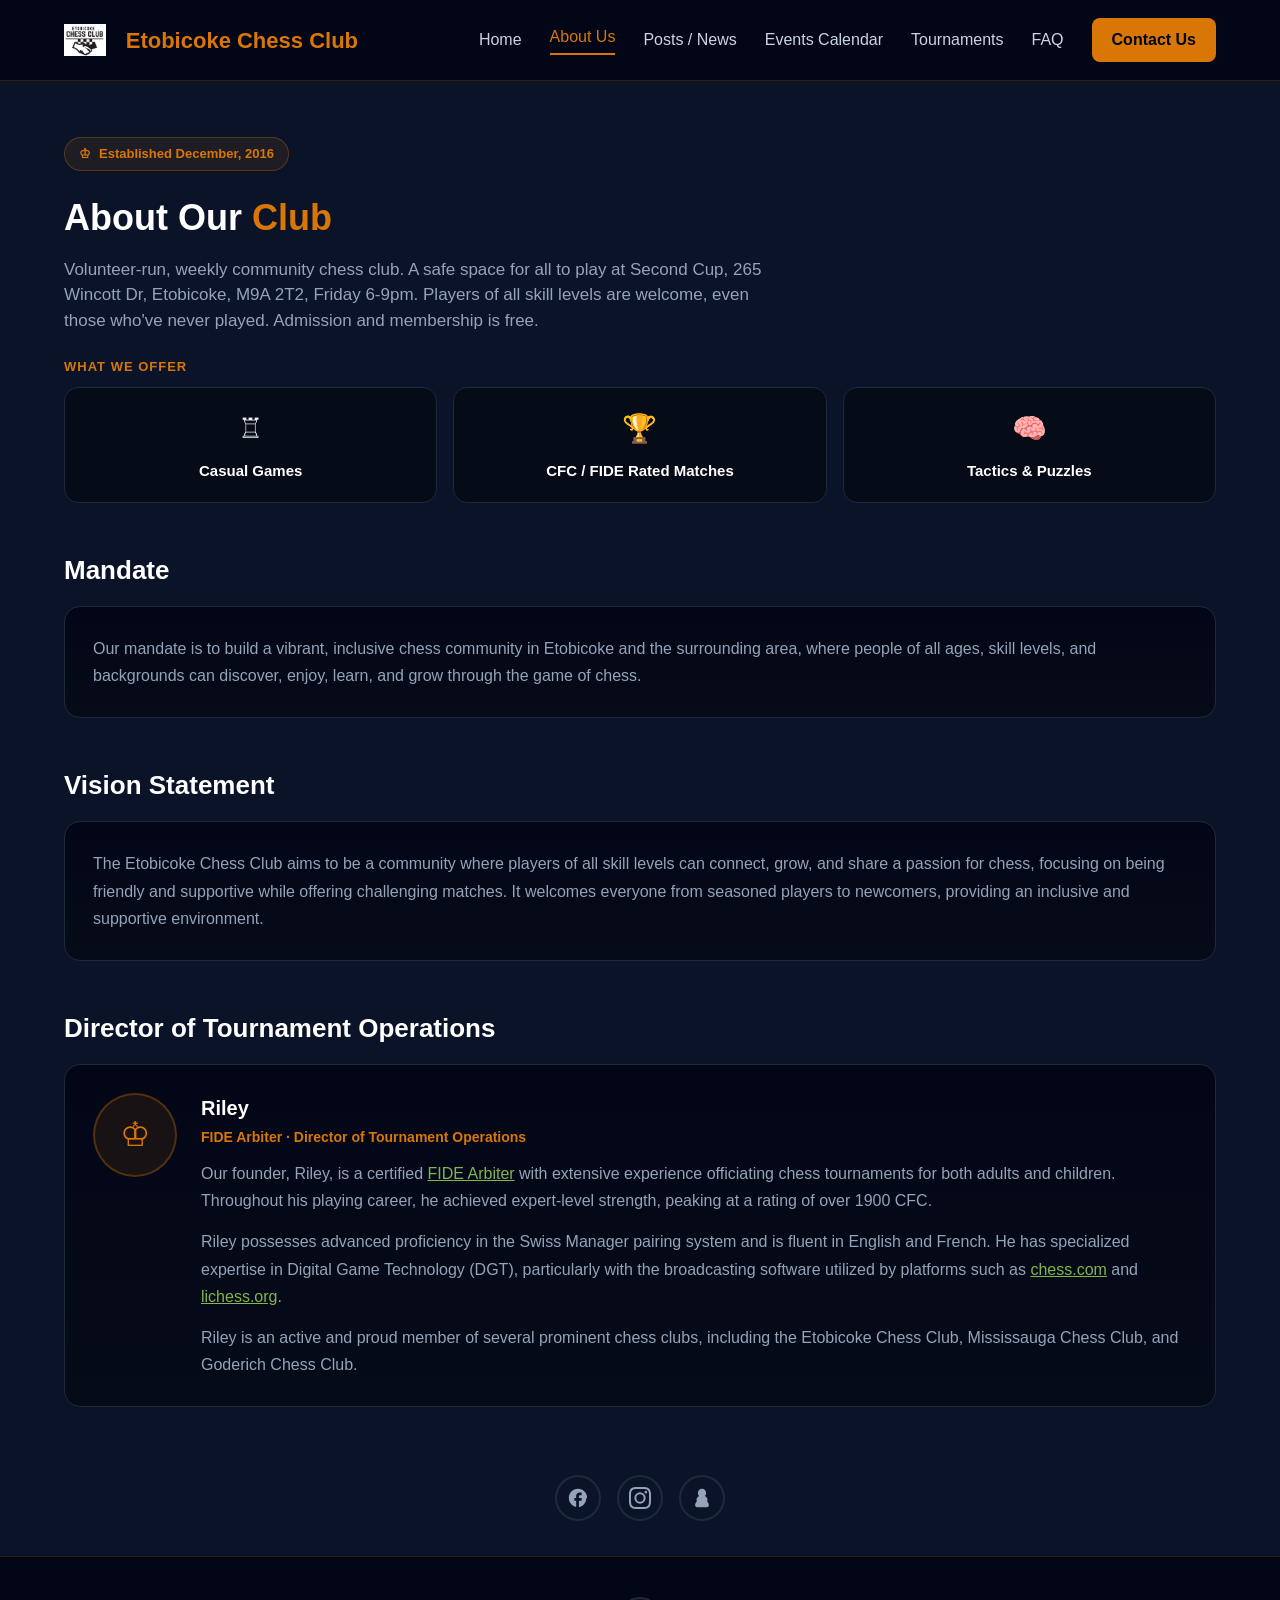
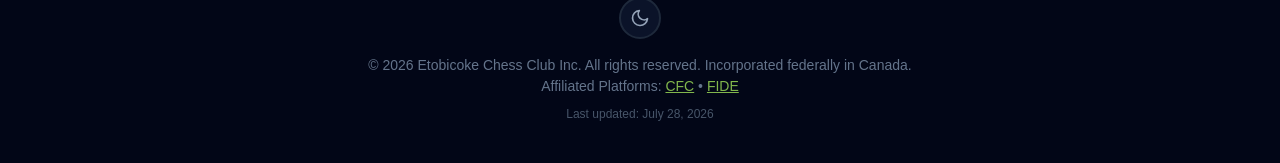
==== about.html @ d3b4d430 "Update about.html" ====
<!DOCTYPE html>
<html lang="en">
<head>
<script>
  (function () {
    try {
      if (localStorage.getItem("gcc-theme") === "light") {
        document.documentElement.setAttribute("data-theme", "light");
      }
    } catch (e) {}
  })();
</script>
<meta charset="UTF-8">
<meta name="viewport" content="width=device-width, initial-scale=1.0">
<title>About Us - Etobicoke Chess Club</title>
<meta name="description" content="Learn about Etobicoke Chess Club's mandate, vision, and founder - a free, volunteer-run weekly chess club at Second Cup.">
<link rel="canonical" href="https://ricool8888.github.io/etobicokechessclub/about.html">
<link rel="stylesheet" href="assets/style.css">
</head>
<body>
<a href="#main-content" class="sr-only">Skip to main content</a>

<header class="site-header">
  <div class="container">
    <div class="navbar-flex">
      <a href="index.html" class="brand-logo">
        <img src="assets/ECC_logo.jpg" alt="" aria-hidden="true" width="32" height="32" style="height:32px;width:auto;display:inline-block;vertical-align:middle;margin-right:8px;">
        <span class="gold-text">Etobicoke Chess Club</span>
      </a>
      <button class="nav-toggle" id="navToggle" aria-expanded="false" aria-controls="primaryNav" aria-label="Toggle menu">&#9776;</button>
      <nav class="nav-links" id="primaryNav" aria-label="Main Navigation">
        <a href="index.html" class="nav-item">Home</a>
        <a href="about.html" class="nav-item active" aria-current="page">About Us</a>
        <a href="posts and news.html" class="nav-item">Posts / News</a>
        <a href="events calendar.html" class="nav-item">Events Calendar</a>
        <a href="tournaments.html" class="nav-item">Tournaments</a>
        <a href="faq.html" class="nav-item">FAQ</a>
        <a href="mailto:etobicokechessclub@gmail.com" class="btn-join">Contact Us</a>
      </nav>
    </div>
  </div>
</header>

<main id="main-content">
  <div class="container">
    <div class="page-header">
      <div class="established-badge"><span aria-hidden="true">&#9812;</span> Established December, 2016</div>
      <h1 class="page-title">About Our <span class="gold-text">Club</span></h1>
      <p class="page-desc">Volunteer-run, weekly community chess club. A safe space for all to play at Second Cup, 265 Wincott Dr, Etobicoke, M9A 2T2, Friday 6-9pm. Players of all skill levels are welcome, even those who've never played. Admission and membership is free.</p>
    </div>

    <section class="content-section" aria-labelledby="offer-heading">
      <div class="section-eyebrow">What We Offer</div>
      <div class="offer-grid" id="offer-heading">
        <div class="offer-item">
          <div class="offer-icon" aria-hidden="true">&#9814;</div>
          <div class="offer-label">Casual Games</div>
        </div>
        <div class="offer-item">
          <div class="offer-icon" aria-hidden="true">&#127942;</div>
          <div class="offer-label">CFC / FIDE Rated Matches</div>
        </div>
        <div class="offer-item">
          <div class="offer-icon" aria-hidden="true">&#129504;</div>
          <div class="offer-label">Tactics &amp; Puzzles</div>
        </div>
      </div>
    </section>

    <section class="content-section" aria-labelledby="mandate-heading">
      <h2 class="section-heading" id="mandate-heading">Mandate</h2>
      <div class="content-card">
        <p>Our mandate is to build a vibrant, inclusive chess community in Etobicoke and the surrounding area, where people of all ages, skill levels, and backgrounds can discover, enjoy, learn, and grow through the game of chess.</p>
      </div>
    </section>

    <section class="content-section" aria-labelledby="vision-heading">
      <h2 class="section-heading" id="vision-heading">Vision Statement</h2>
      <div class="content-card">
        <p>The Etobicoke Chess Club aims to be a community where players of all skill levels can connect, grow, and share a passion for chess, focusing on being friendly and supportive while offering challenging matches. It welcomes everyone from seasoned players to newcomers, providing an inclusive and supportive environment.</p>
      </div>
    </section>

    <section class="content-section" aria-labelledby="president-heading">
      <h2 class="section-heading" id="president-heading">Director of Tournament Operations</h2>
      <div class="content-card founder-card">
        <div class="founder-avatar" aria-hidden="true">&#9812;</div>
        <div>
          <div class="founder-name">Riley</div>
          <div class="founder-title">FIDE Arbiter &middot; Director of Tournament Operations</div>
          <p>Our founder, Riley, is a certified <a href="https://ratings.fide.com/profile/2637570" target="_blank" rel="noopener noreferrer">FIDE Arbiter</a> with extensive experience officiating chess tournaments for both adults and children. Throughout his playing career, he achieved expert-level strength, peaking at a rating of over 1900 CFC.</p>
          <p>Riley possesses advanced proficiency in the Swiss Manager pairing system and is fluent in English and French. He has specialized expertise in Digital Game Technology (DGT), particularly with the broadcasting software utilized by platforms such as <a href="https://www.chess.com/" target="_blank" rel="noopener noreferrer">chess.com</a> and <a href="https://lichess.org/" target="_blank" rel="noopener noreferrer">lichess.org</a>.</p>
          <p>Riley is an active and proud member of several prominent chess clubs, including the Etobicoke Chess Club, Mississauga Chess Club, and Goderich Chess Club.</p>
        </div>
      </div>
    </section>

<!--    <section class="content-section" aria-labelledby="vp-heading">
      <h2 class="section-heading" id="vp-heading">Vice-President</h2>
      <div class="content-card founder-card">
        <div class="founder-avatar" aria-hidden="true">&#9812;</div>
        <div>
          <div class="founder-name">Jamison</div>
          <div class="founder-title">Vice-President</div>
          <p>Our Vice-President, Jamison, is an ambitious intermediate player with a peak rating over 1000.</p>
          <p>He is working towards becoming a National Arbiter and enjoys teaching others how to play. He started volunteering and decided he wanted to take on a larger role in growing the club. When he's not playing, he's studying openings.</p>
        </div>
      </div>
    </section>

    <section class="content-section" aria-labelledby="treasurer-heading">
      <h2 class="section-heading" id="treasurer-heading">Treasurer</h2>
      <div class="content-card founder-card">
        <div class="founder-avatar" aria-hidden="true">&#9812;</div>
        <div>
          <div class="founder-name">Michael</div>
          <div class="founder-title">Treasurer</div>
          <p>Our Treasurer, Michael, graduated from Sheridan with a Business Administration Diploma. He has recently moved up to Goderich and enjoys the game of chess.</p>
          <p>He started volunteering with the club and decided to become more involved and take on the role of Treasurer. Outside of chess, Michael enjoys studying nutrition.</p>
        </div>
      </div>
    </section>
-->
    
    <div class="social-container">
      <a href="https://www.facebook.com/EtobicokeChessClub/" target="_blank" rel="noopener noreferrer" class="social-btn facebook" aria-label="Visit Facebook">
        <svg viewBox="0 0 24 24" aria-hidden="true"><path d="M22 12c0-5.52-4.48-10-10-10S2 6.48 2 12c0 4.84 3.44 8.87 8 9.8V15H8v-3h2V9.5C10 7.57 11.57 6 13.5 6H16v3h-2c-.55 0-1 .45-1 1v2h3v3h-3v6.95c4.56-.93 8-4.96 8-9.8z"/></svg>
      </a>
      <a href="https://www.instagram.com/etobicokechessclub/" target="_blank" rel="noopener noreferrer" class="social-btn instagram" aria-label="Visit Instagram">
        <svg viewBox="0 0 24 24" aria-hidden="true"><path d="M12 2.163c3.204 0 3.584.012 4.85.07 3.252.148 4.771 1.691 4.919 4.919.058 1.265.069 1.645.069 4.849 0 3.205-.012 3.584-.069 4.849-.149 3.225-1.664 4.771-4.919 4.919-1.266.058-1.644.07-4.85.07-3.204 0-3.584-.012-4.849-.07-3.26-.149-4.771-1.699-4.919-4.92-.058-1.265-.07-1.644-.07-4.849 0-3.204.013-3.583.07-4.849.149-3.227 1.664-4.771 4.919-4.919 1.266-.057 1.645-.069 4.849-.069zM12 0C8.741 0 8.333.014 7.053.072 2.695.272.273 2.69.073 7.051.014 8.333 0 8.741 0 12c0 3.259.014 3.668.072 4.948.2 4.358 2.618 6.78 6.98 6.98 1.281.058 1.689.072 4.948.072 3.259 0 3.668-.014 4.948-.072 4.354-.2 6.782-2.618 6.979-6.98.059-1.28.073-1.689.073-4.948 0-3.259-.014-3.667-.072-4.947-.196-4.354-2.617-6.78-6.979-6.98C15.668.014 15.259 0 12 0zm0 5.838a6.162 6.162 0 100 12.324 6.162 6.162 0 000-12.324zM12 16a4 4 0 110-8 4 4 0 010 8zm6.406-11.845a1.44 1.44 0 100 2.881 1.44 1.44 0 000-2.881z"/></svg>
      </a>
      <a href="https://www.chess.com/club/etobicoke-chess-club" target="_blank" rel="noopener noreferrer" class="social-btn chess" aria-label="Visit Chess.com">
        <svg viewBox="0 0 24 24" aria-hidden="true"><path d="M12 2C9.5 2 7.5 4 7.5 6.5C7.5 7.8 8 9 9 9.8C7.5 10.5 6 12 6 14C6 14.5 6.2 15 6.5 15.5C5.5 16.5 4.5 18 4.5 20C4.5 21.1 5.4 22 6.5 22H17.5C18.6 22 19.5 21.1 19.5 20C19.5 18 18.5 16.5 17.5 15.5C17.8 15 18 14.5 18 14C18 12 16.5 10.5 15 9.8C16 9 16.5 7.8 16.5 6.5C16.5 4 14.5 2 12 2Z"/></svg>
      </a>
    </div>
  </div>
</main>

<footer class="site-footer">
  <div class="container">
    <button type="button" id="themeToggle" class="theme-toggle" aria-label="Toggle light and dark mode" aria-pressed="false">
      <svg class="icon-sun" viewBox="0 0 24 24" aria-hidden="true"><circle cx="12" cy="12" r="4"/><path d="M12 2v2M12 20v2M4.93 4.93l1.41 1.41M17.66 17.66l1.41 1.41M2 12h2M20 12h2M6.34 17.66l-1.41 1.41M19.07 4.93l-1.41 1.41"/></svg>
      <svg class="icon-moon" viewBox="0 0 24 24" aria-hidden="true"><path d="M21 12.79A9 9 0 1 1 11.21 3 7 7 0 0 0 21 12.79z"/></svg>
    </button>
    <p>&copy; 2026 Etobicoke Chess Club Inc. All rights reserved.  Incorporated federally in Canada.<br>
    Affiliated Platforms: <a href="https://www.chess.ca/en/">CFC</a> &bull; <a href="https://www.fide.com/">FIDE</a></p>
    <p class="last-updated">Last updated: <span id="lastUpdatedText">July 28, 2026</span></p>
  </div>
</footer>

<script src="assets/theme.js"></script>
<script src="assets/last-updated.js"></script>
<script>
  var navToggle = document.getElementById('navToggle');
  var primaryNav = document.getElementById('primaryNav');
  navToggle.addEventListener('click', function () {
    var isOpen = primaryNav.classList.toggle('open');
    navToggle.setAttribute('aria-expanded', isOpen);
  });
</script>
</body>
</html>
---- assets/style.css ----
/* =========================================================
   Goderich Chess Club — shared stylesheet
   Extracted once from index.html so every page (home, events
   calendar, posts & news) loads the same CSS from cache
   instead of re-downloading a copy inline on every page.
   Design tokens are unchanged from the original site.
   ========================================================= */

:root {
  --navy-950: #020617;
  --navy-900: #0B1329;
  --navy-800: #060B18;
  --slate-800: #1E293B;
  --slate-600: #334155;
  --slate-500: #475569;
  --slate-400: #64748B;
  --slate-300: #94A3B8;
  --slate-200: #CBD5E1;
  --slate-100: #E2E8F0;
  --white: #FFFFFF;
  --gold: #D97706;
  --gold-light: #F59E0B;
  --gold-10: rgba(217, 119, 6, 0.1);
  --gold-15: rgba(217, 119, 6, 0.15);
  --gold-20: rgba(217, 119, 6, 0.2);
  --gold-30: rgba(217, 119, 6, 0.3);
  --gold-60: rgba(217, 119, 6, 0.6);
  --chess-green: #81B64C;
  --friday-accent: #38BDF8;
  --body-text: #F1F5F9;
}

/* Reset & Base */
* {
  box-sizing: border-box;
  margin: 0;
  padding: 0;
  font-family: -apple-system, BlinkMacSystemFont, "Segoe UI", Roboto, Arial, sans-serif;
  transition: background-color 0.35s ease, color 0.35s ease, border-color 0.35s ease, fill 0.35s ease, stroke 0.35s ease, box-shadow 0.35s ease;
}

*:focus-visible {
  outline: 3px solid var(--gold) !important;
  outline-offset: 2px;
}

html {
  scroll-behavior: smooth;
}

@media (prefers-reduced-motion: reduce) {
  html { scroll-behavior: auto; }
  * { animation-duration: 0.01ms !important; transition-duration: 0.01ms !important; }
}

body {
  background-color: var(--navy-900);
  color: var(--body-text);
  line-height: 1.5;
  -webkit-font-smoothing: antialiased;
  overflow-y: auto;
  min-height: 100vh;
}

/* =========================================================
   LIGHT THEME
   Toggled via data-theme="light" on <html>. Re-themed to the
   Town of Goderich's official colours (red, white, and blue)
   rather than just inverting the dark navy/gold palette.
   Dark mode (no attribute / data-theme="dark") is the default.
   ========================================================= */
html[data-theme="light"] {
  /* Backgrounds: white / very light blue-white surfaces */
  --navy-950: #FFFFFF;
  --navy-900: #F7F9FC;
  --navy-800: #EEF3FA;
  --slate-800: #D7E3F0;
  --slate-600: #AFC4DD;
  --slate-500: #6B7C93;
  --slate-400: #5B6B80;
  --slate-300: #33475A;
  --slate-200: #1F2A37;
  --slate-100: #101823;

  /* High-contrast text (headings etc.) */
  --white: #0B1F3A;
  --body-text: #1F2937;

  /* Primary accent -> Goderich red (was gold) */
  --gold: #C8102E;
  --gold-light: #E23349;
  --gold-10: rgba(200, 16, 46, 0.08);
  --gold-15: rgba(200, 16, 46, 0.12);
  --gold-20: rgba(200, 16, 46, 0.18);
  --gold-30: rgba(200, 16, 46, 0.28);
  --gold-60: rgba(200, 16, 46, 0.55);

  /* Secondary accent (links, "read more", chess.com hover) -> blue */
  --chess-green: #1D4ED8;

  /* Friday/Legion meetings get their own deep navy so they stay visually
     distinct from the Tuesday/Library blue and the red special-event
     markers, while still sitting firmly in the red/white/blue family. */
  --friday-accent: #1E3A8A;
}

html[data-theme="light"] body {
  background-color: var(--navy-900);
}

html[data-theme="light"] .btn-secondary:hover {
  background-color: var(--slate-800);
}

html[data-theme="light"] .day-event-dot.recurring-alt {
  background: rgba(30, 58, 138, 0.08);
  border-color: rgba(30, 58, 138, 0.3);
}

/* A few components use a navy->darker-navy gradient for depth on
   dark backgrounds; in light mode that same gradient direction
   would look muddy, so flatten it to a plain, very light surface. */
html[data-theme="light"] .meeting-card,
html[data-theme="light"] .calendar-wrap,
html[data-theme="light"] .content-card,
html[data-theme="light"] .founder-card,
html[data-theme="light"] .faq-item,
html[data-theme="light"] .table-wrap,
html[data-theme="light"] .tournament-card,
html[data-theme="light"] .sponsor-card,
html[data-theme="light"] .sponsor-cta,
html[data-theme="light"] .post-card {
  background: var(--navy-950);
}

.container {
  width: 100%;
  max-width: 1200px;
  margin: 0 auto;
  padding: 0 24px;
}

.sr-only {
  position: absolute;
  width: 1px;
  height: 1px;
  padding: 0;
  margin: -1px;
  overflow: hidden;
  clip: rect(0, 0, 0, 0);
  border: 0;
}

a { color: var(--chess-green); }

/* HEADER & Navigation */
.site-header {
  background-color: var(--navy-950);
  border-bottom: 1px solid var(--gold-20);
  position: sticky;
  top: 0;
  z-index: 50;
}

.navbar-flex {
  display: flex;
  align-items: center;
  justify-content: space-between;
  height: 80px;
  flex-wrap: wrap;
}

.brand-logo {
  display: flex;
  align-items: center;
  gap: 12px;
  font-size: 22px;
  font-weight: 700;
  color: var(--white);
  text-decoration: none;
}

.gold-text { color: var(--gold); }

.nav-links {
  display: flex;
  align-items: center;
  gap: 28px;
}

.nav-item {
  color: var(--slate-200);
  text-decoration: none;
  font-weight: 500;
  font-size: 16px;
  transition: color 0.2s ease;
}

.nav-item:hover, .nav-item.active { color: var(--gold); }

.nav-item.active {
  border-bottom: 2px solid var(--gold);
  padding-bottom: 4px;
}

.btn-join {
  background-color: var(--gold);
  color: var(--navy-950);
  font-weight: 700;
  padding: 10px 20px;
  border-radius: 8px;
  text-decoration: none;
  transition: background-color 0.2s ease;
}

.btn-join:hover { background-color: var(--gold-light); }

/* Mobile nav toggle */
.nav-toggle {
  display: none;
  background: none;
  border: 1px solid var(--slate-600);
  color: var(--white);
  border-radius: 8px;
  padding: 8px 12px;
  font-size: 20px;
  cursor: pointer;
  line-height: 1;
}

@media (max-width: 767px) {
  .nav-toggle { display: inline-flex; }
  .nav-links {
    display: none;
    position: absolute;
    top: 80px;
    left: 0;
    right: 0;
    background-color: var(--navy-950);
    border-bottom: 1px solid var(--gold-20);
    flex-direction: column;
    align-items: flex-start;
    gap: 0;
    padding: 8px 24px 20px;
  }
  .nav-links.open { display: flex; }
  .nav-links .nav-item { width: 100%; padding: 12px 0; border-bottom: 1px solid var(--slate-800); }
  .nav-links .nav-item.active { border-bottom: 1px solid var(--gold); }
  .nav-links .btn-join { margin-top: 12px; text-align: center; }
}

/* HERO / grid layout */
.hero-main { padding: 60px 0; }

.split-layout {
  display: grid;
  grid-template-columns: 1fr;
  gap: 48px;
}

@media (min-width: 992px) {
  .hero-main { padding: 80px 0; }
  .split-layout { grid-template-columns: 7fr 5fr; align-items: start; }
}

.badge {
  display: inline-flex;
  align-items: center;
  gap: 8px;
  background-color: var(--gold-10);
  border: 1px solid var(--gold-30);
  color: var(--gold);
  padding: 6px 14px;
  border-radius: 20px;
  font-size: 14px;
  font-weight: 600;
  text-transform: uppercase;
  letter-spacing: 0.5px;
  margin-bottom: 24px;
}

.hero-title {
  font-size: 40px;
  font-weight: 800;
  line-height: 1.15;
  color: var(--white);
  margin-bottom: 20px;
}

@media (min-width: 768px) {
  .hero-title { font-size: 54px; }
}

.hero-desc {
  font-size: 18px;
  color: var(--slate-300);
  margin-bottom: 36px;
  line-height: 1.6;
}

.btn-group {
  display: flex;
  flex-direction: column;
  gap: 16px;
}

@media (min-width: 480px) {
  .btn-group { flex-direction: row; }
}

.btn-primary {
  display: inline-block;
  background-color: var(--gold);
  color: var(--navy-950);
  font-weight: 700;
  font-size: 18px;
  padding: 14px 28px;
  border-radius: 12px;
  text-decoration: none;
  text-align: center;
  transition: background-color 0.2s ease;
  border: none;
  cursor: pointer;
  max-width: 100%;
  box-sizing: border-box;
}

.btn-primary:hover { background-color: var(--gold-light); }

.btn-secondary {
  display: inline-block;
  border: 2px solid var(--slate-600);
  color: var(--slate-100);
  font-weight: 600;
  font-size: 18px;
  padding: 12px 26px;
  border-radius: 12px;
  text-decoration: none;
  text-align: center;
  transition: all 0.2s ease;
  background: transparent;
  cursor: pointer;
  max-width: 100%;
  box-sizing: border-box;
}

.btn-secondary:hover {
  border-color: var(--gold-30);
  background-color: #1E293B;
}

/* CARD */
.meeting-card {
  background: linear-gradient(180deg, var(--navy-950) 0%, var(--navy-800) 100%);
  border: 2px solid var(--gold-60);
  border-radius: 20px;
  padding: 32px;
  box-shadow: 0 25px 50px -12px rgba(0, 0, 0, 0.5);
}

.card-header-flex {
  display: flex;
  align-items: center;
  gap: 12px;
  border-bottom: 1px solid var(--slate-800);
  padding-bottom: 16px;
  margin-bottom: 24px;
}

.card-title {
  font-size: 16px;
  font-weight: 700;
  text-transform: uppercase;
  letter-spacing: 1px;
  color: var(--gold);
}

.info-row {
  display: flex;
  align-items: flex-start;
  gap: 16px;
  margin-bottom: 24px;
}

.info-icon { font-size: 22px; line-height: 1; margin-top: 4px; }

.info-label {
  font-size: 12px;
  text-transform: uppercase;
  letter-spacing: 0.5px;
  color: var(--slate-400);
  font-weight: 600;
  margin-bottom: 2px;
}

.info-value { font-size: 16px; font-weight: 600; color: var(--white); }

.address-block { font-style: normal; font-size: 16px; font-weight: 600; color: var(--white); }

.address-sub {
  font-size: 14px;
  color: var(--slate-300);
  font-weight: 400;
  display: block;
  margin-top: 2px;
}

.card-footer {
  border-top: 1px solid var(--slate-800);
  padding-top: 24px;
  margin-top: 8px;
}

.meeting-map {
  width: 100%;
  height: 160px;
  border: 0;
  border-radius: 10px;
  margin-top: 12px;
  display: block;
}

.btn-rsvp {
  display: block;
  width: 100%;
  background: var(--gold);
  color: var(--navy-950);
  font-weight: 700;
  padding: 14px;
  border-radius: 12px;
  text-decoration: none;
  text-align: center;
  font-size: 16px;
  transition: background-color 0.2s ease;
}

.btn-rsvp:hover { background-color: var(--gold-light); }

.card-note { font-size: 12px; color: var(--slate-400); text-align: center; margin-top: 12px; }

/* Generic page header used on inner pages (calendar / blog) */
.page-header { padding: 56px 0 24px; }
.page-title { font-size: 36px; font-weight: 800; color: var(--white); margin-bottom: 12px; }
.page-desc { font-size: 17px; color: var(--slate-300); max-width: 720px; }

/* Social */
.social-container {
  display: flex;
  gap: 16px;
  align-items: center;
  justify-content: center;
  padding: 20px;
}

.social-btn {
  display: inline-flex;
  align-items: center;
  justify-content: center;
  width: 46px;
  height: 46px;
  border-radius: 50%;
  background-color: var(--navy-900);
  border: 2px solid var(--slate-800);
  color: var(--slate-300);
  text-decoration: none;
  transition: all 0.2s ease-in-out;
}

.social-btn svg { width: 22px; height: 22px; fill: currentColor; }

.social-btn:hover {
  color: var(--gold);
  border-color: var(--gold);
  transform: translateY(-3px);
  box-shadow: 0 4px 12px var(--gold-15);
}


/* Newsletter */
.newsletter-section {
  padding: 60px 0;
  background-color: var(--navy-950);
  border-top: 1px solid var(--gold-15);
  border-bottom: 1px solid var(--gold-15);
  width: 100%;
}

.newsletter-container {
  width: 100%;
  max-width: 1200px;
  margin: 0 auto;
  padding: 0 24px;
  display: flex;
  flex-direction: column;
  gap: 32px;
  align-items: center;
  text-align: center;
}

@media (min-width: 992px) {
  .newsletter-container { flex-direction: row; justify-content: space-between; text-align: left; align-items: center; }
  .newsletter-content { max-width: 50%; }
  .newsletter-form { width: 45%; max-width: 500px; }
}

.newsletter-badge {
  display: inline-flex;
  background-color: var(--gold-10);
  border: 1px solid var(--gold-30);
  color: var(--gold);
  padding: 6px 14px;
  border-radius: 20px;
  font-size: 13px;
  font-weight: 600;
  text-transform: uppercase;
  letter-spacing: 0.5px;
  margin-bottom: 16px;
}

.newsletter-title { font-size: 28px; font-weight: 800; color: var(--white); margin-bottom: 12px; }
.newsletter-desc { font-size: 16px; color: var(--slate-300); line-height: 1.5; }
.newsletter-form { width: 100%; }

.input-group { display: flex; flex-direction: column; gap: 12px; width: 100%; }

@media (min-width: 480px) {
  .input-group {
    flex-direction: row;
    gap: 0;
    border: 1px solid var(--slate-800);
    border-radius: 12px;
    padding: 4px;
    background-color: var(--navy-900);
  }
  .input-group:focus-within { border-color: var(--gold); box-shadow: 0 0 0 2px var(--gold-20); }
}

.newsletter-input {
  width: 100%;
  padding: 14px 16px;
  border-radius: 12px;
  border: 1px solid var(--slate-800);
  background-color: var(--navy-900);
  color: var(--white);
  font-size: 16px;
  outline: none;
}

@media (min-width: 480px) {
  .newsletter-input { border: none; background-color: transparent; border-radius: 0; }
}

.newsletter-input::placeholder { color: var(--slate-500); }

.newsletter-submit {
  background-color: var(--gold);
  color: var(--navy-950);
  font-weight: 700;
  font-size: 16px;
  padding: 14px 24px;
  border: none;
  border-radius: 12px;
  cursor: pointer;
  transition: background-color 0.2s ease;
  white-space: nowrap;
}

.newsletter-submit:hover { background-color: var(--gold-light); }
.newsletter-privacy { font-size: 12px; color: var(--slate-500); margin-top: 8px; text-align: center; }

@media (min-width: 480px) {
  .newsletter-privacy { text-align: left; padding-left: 8px; }
}

/* FOOTER */
.site-footer {
  background-color: var(--navy-950);
  border-top: 1px solid var(--gold-20);
  padding: 40px 0;
  margin-top: 15px;
  text-align: center;
  color: var(--slate-400);
  font-size: 14px;
}

.theme-toggle {
  display: inline-flex;
  align-items: center;
  justify-content: center;
  width: 42px;
  height: 42px;
  border-radius: 50%;
  background-color: var(--navy-900);
  border: 2px solid var(--slate-800);
  color: var(--slate-300);
  cursor: pointer;
  margin-bottom: 16px;
  transition: all 0.2s ease-in-out;
}

.theme-toggle:hover { border-color: var(--gold); color: var(--gold); }
.theme-toggle svg { width: 20px; height: 20px; fill: none; stroke: currentColor; stroke-width: 2; stroke-linecap: round; stroke-linejoin: round; }
.theme-toggle .icon-sun { display: none; }
.theme-toggle .icon-moon { display: block; }
html[data-theme="light"] .theme-toggle .icon-sun { display: block; }
html[data-theme="light"] .theme-toggle .icon-moon { display: none; }

.muted-note { color: var(--slate-400); font-size: 14px; }

.last-updated {
  font-size: 12px;
  color: var(--slate-500);
  margin-top: 10px;
}

.last-updated {
  font-size: 12px;
  color: var(--slate-500);
  margin-top: 8px;
}

/* =========================================================
   EVENTS CALENDAR
   ========================================================= */
.calendar-wrap {
  background: linear-gradient(180deg, var(--navy-950) 0%, var(--navy-800) 100%);
  border: 1px solid var(--slate-800);
  border-radius: 20px;
  padding: 24px;
  margin-bottom: 40px;
}

.calendar-toolbar {
  display: flex;
  align-items: center;
  justify-content: space-between;
  gap: 16px;
  margin-bottom: 20px;
  flex-wrap: wrap;
}

.calendar-month-label {
  font-size: 22px;
  font-weight: 700;
  color: var(--white);
  min-width: 220px;
  text-align: center;
}

.calendar-nav-btn {
  background: var(--navy-900);
  border: 1px solid var(--slate-800);
  color: var(--slate-100);
  width: 40px;
  height: 40px;
  border-radius: 10px;
  font-size: 18px;
  cursor: pointer;
  transition: all 0.2s ease;
}

.calendar-nav-btn:hover { border-color: var(--gold); color: var(--gold); }

.calendar-toolbar-actions { display: flex; gap: 10px; }

@media (max-width: 480px) {
  .calendar-toolbar {
    flex-wrap: nowrap;
    gap: 8px;
  }
  .calendar-month-label {
    min-width: 0;
    flex: 1 1 auto;
    font-size: 15px;
    white-space: nowrap;
    overflow: hidden;
    text-overflow: ellipsis;
  }
  .calendar-nav-btn {
    width: 34px;
    height: 34px;
    font-size: 15px;
    flex-shrink: 0;
  }
  .calendar-toolbar-actions {
    gap: 6px;
    flex-shrink: 0;
  }
  .calendar-toolbar-actions #todayBtn {
    padding: 7px 10px !important;
    font-size: 12px !important;
  }
}

.calendar-grid {
  display: grid;
  grid-template-columns: repeat(7, 1fr);
  gap: 6px;
}

.calendar-weekday {
  text-align: center;
  font-size: 12px;
  font-weight: 700;
  text-transform: uppercase;
  letter-spacing: 0.5px;
  color: var(--slate-400);
  padding-bottom: 8px;
}

.calendar-day {
  min-height: 84px;
  background: var(--navy-900);
  border: 1px solid var(--slate-800);
  border-radius: 10px;
  padding: 8px;
  text-align: left;
  cursor: pointer;
  color: var(--slate-200);
  transition: all 0.15s ease;
  display: flex;
  flex-direction: column;
  gap: 4px;
  position: relative;
}

.calendar-day:hover { border-color: var(--gold-30); background: #101a33; }
.calendar-day.empty { background: transparent; border: none; cursor: default; }
.calendar-day.today { border-color: var(--gold); box-shadow: 0 0 0 1px var(--gold) inset; }
.calendar-day .day-number { font-size: 14px; font-weight: 700; color: var(--white); }
.calendar-day.day-tuesday-meeting .day-number { color: var(--chess-green); }
.calendar-day.day-friday-meeting .day-number { color: var(--friday-accent); }
.calendar-day.day-special-event .day-number { color: var(--gold); }

.day-event-dot {
  font-size: 11px;
  background: var(--gold-10);
  border: 1px solid var(--gold-30);
  color: var(--gold);
  border-radius: 6px;
  padding: 1px 6px;
  overflow: hidden;
  text-overflow: ellipsis;
  white-space: nowrap;
}

.day-event-dot.recurring { background: rgba(129, 182, 76, 0.1); border-color: rgba(129, 182, 76, 0.35); color: var(--chess-green); }
.day-event-dot.recurring-alt { background: rgba(56, 189, 248, 0.1); border-color: rgba(56, 189, 248, 0.35); color: var(--friday-accent); }

@media (max-width: 640px) {
  .calendar-day { min-height: 56px; padding: 6px; }
  .calendar-weekday { font-size: 10px; }
  .day-event-dot { display: none; }
  .calendar-day.has-event::after {
    content: "";
    width: 6px; height: 6px; border-radius: 50%;
    background: var(--gold);
    position: absolute; bottom: 6px; right: 6px;
  }
  .calendar-day.day-tuesday-meeting::after { background: var(--chess-green); }
  .calendar-day.day-friday-meeting::after { background: var(--friday-accent); }
  .calendar-day.day-special-event::after { background: var(--gold); }
}

/* Modal (day detail / add event / add post) */
.modal-overlay {
  position: fixed;
  inset: 0;
  background: rgba(2, 6, 23, 0.75);
  display: none;
  align-items: center;
  justify-content: center;
  padding: 20px;
  z-index: 100;
}

.modal-overlay.open { display: flex; }

.modal-box {
  background: var(--navy-800);
  border: 1px solid var(--slate-800);
  border-radius: 16px;
  padding: 28px;
  max-width: 480px;
  width: 100%;
  max-height: 85vh;
  overflow-y: auto;
  box-shadow: 0 25px 50px -12px rgba(0,0,0,0.6);
}

.modal-header { display: flex; align-items: center; justify-content: space-between; margin-bottom: 16px; }
.modal-title { font-size: 18px; font-weight: 700; color: var(--white); }
.modal-close {
  background: none;
  border: none;
  color: var(--slate-400);
  font-size: 22px;
  cursor: pointer;
  line-height: 1;
}
.modal-close:hover { color: var(--gold); }

.form-field { margin-bottom: 16px; }
.form-label {
  display: block;
  font-size: 12px;
  font-weight: 600;
  text-transform: uppercase;
  letter-spacing: 0.5px;
  color: var(--slate-400);
  margin-bottom: 6px;
}

.form-input, .form-textarea, .form-select {
  width: 100%;
  padding: 10px 12px;
  border-radius: 8px;
  border: 1px solid var(--slate-800);
  background-color: var(--navy-900);
  color: var(--white);
  font-size: 15px;
  outline: none;
}

.form-input:focus, .form-textarea:focus, .form-select:focus { border-color: var(--gold); }
.form-textarea { min-height: 120px; resize: vertical; font-family: inherit; }

.existing-events-list { margin-bottom: 16px; display: flex; flex-direction: column; gap: 10px; }
.existing-event-item {
  background: var(--navy-900);
  border: 1px solid var(--slate-800);
  border-radius: 10px;
  padding: 10px 12px;
}
.existing-event-item .ev-time { color: var(--gold); font-size: 12px; font-weight: 700; text-transform: uppercase; }
.existing-event-item .ev-title { color: var(--white); font-weight: 600; margin: 2px 0; }
.existing-event-item .ev-desc { color: var(--slate-300); font-size: 14px; white-space: pre-line; line-height: 1.6; }

.publish-box {
  margin-top: 8px;
  background: var(--navy-900);
  border: 1px dashed var(--slate-600);
  border-radius: 10px;
  padding: 12px;
}
.publish-box p { font-size: 13px; color: var(--slate-300); margin-bottom: 8px; }
.publish-box textarea {
  width: 100%;
  min-height: 100px;
  background: var(--navy-950);
  color: var(--slate-200);
  border: 1px solid var(--slate-800);
  border-radius: 8px;
  padding: 10px;
  font-family: ui-monospace, SFMono-Regular, Menlo, monospace;
  font-size: 12px;
}

.legend { display: flex; gap: 20px; flex-wrap: wrap; margin-top: 16px; font-size: 13px; color: var(--slate-300); }
.legend-item { display: flex; align-items: center; gap: 8px; }
.legend-dot { width: 10px; height: 10px; border-radius: 50%; }
.legend-dot-tuesday { background: var(--chess-green); }
.legend-dot-friday { background: var(--friday-accent); }
.legend-dot-special { background: var(--gold); }

.add-to-calendar-row {
  display: flex;
  gap: 12px;
  flex-wrap: wrap;
  margin-top: 20px;
  margin-bottom: 24px;
}

.btn-calendar {
  display: inline-flex;
  align-items: center;
  gap: 8px;
  background: var(--navy-900);
  border: 1px solid var(--slate-800);
  color: var(--slate-100);
  font-weight: 600;
  font-size: 14px;
  padding: 10px 18px;
  border-radius: 10px;
  cursor: pointer;
  transition: all 0.2s ease;
}

.btn-calendar:hover { border-color: var(--gold); color: var(--gold); }
.btn-calendar svg { width: 16px; height: 16px; flex-shrink: 0; }

/* =========================================================
   BLOG / POSTS & NEWS
   ========================================================= */
.blog-layout {
  display: grid;
  grid-template-columns: 1fr;
  gap: 40px;
  padding-bottom: 60px;
}

@media (min-width: 992px) {
  .blog-layout { grid-template-columns: 8fr 4fr; align-items: start; }
}

.blog-list { display: flex; flex-direction: column; gap: 20px; }

.post-card {
  background: linear-gradient(180deg, var(--navy-950) 0%, var(--navy-800) 100%);
  border: 1px solid var(--slate-800);
  border-radius: 16px;
  padding: 24px;
  transition: border-color 0.2s ease;
}

.post-card:hover { border-color: var(--gold-30); }

.post-meta { display: flex; gap: 12px; align-items: center; margin-bottom: 10px; flex-wrap: wrap; }
.post-date { font-size: 13px; color: var(--slate-400); font-weight: 600; }
.post-category {
  font-size: 12px;
  font-weight: 700;
  text-transform: uppercase;
  letter-spacing: 0.5px;
  color: var(--gold);
  background: var(--gold-10);
  border: 1px solid var(--gold-30);
  padding: 3px 10px;
  border-radius: 20px;
}

.post-title { font-size: 22px; font-weight: 700; color: var(--white); margin-bottom: 8px; }
.post-title a { color: inherit; text-decoration: none; }
.post-title a:hover { color: var(--gold); }
.post-excerpt { color: var(--slate-300); font-size: 15px; margin-bottom: 12px; line-height: 1.6; }
.post-readmore { font-size: 14px; font-weight: 700; color: var(--chess-green); text-decoration: none; }
.post-readmore:hover { color: var(--gold); }

.post-full { display: none; margin-top: 14px; padding-top: 14px; border-top: 1px solid var(--slate-800); color: var(--slate-200); line-height: 1.7; white-space: pre-wrap; }
.post-card.expanded .post-full { display: block; }
.post-card.expanded .post-excerpt { display: none; }

.empty-state {
  text-align: center;
  padding: 40px 20px;
  color: var(--slate-400);
  border: 1px dashed var(--slate-600);
  border-radius: 16px;
}

/* Sidebar */
.blog-sidebar { display: flex; flex-direction: column; gap: 24px; position: sticky; top: 100px; }
.sidebar-box {
  background: var(--navy-800);
  border: 1px solid var(--slate-800);
  border-radius: 16px;
  padding: 20px;
}
.sidebar-title {
  font-size: 13px;
  font-weight: 700;
  text-transform: uppercase;
  letter-spacing: 1px;
  color: var(--gold);
  margin-bottom: 14px;
}

.search-box { display: flex; gap: 8px; }
.search-box input { flex: 1; }

.archive-year { margin-bottom: 12px; }
.archive-year-label { font-weight: 700; color: var(--white); font-size: 14px; margin-bottom: 6px; }
.archive-month-btn {
  display: flex;
  justify-content: space-between;
  width: 100%;
  background: none;
  border: none;
  color: var(--slate-300);
  font-size: 14px;
  padding: 6px 4px;
  cursor: pointer;
  border-radius: 6px;
  text-align: left;
}
.archive-month-btn:hover, .archive-month-btn.active { color: var(--gold); background: var(--gold-10); }
.archive-count { color: var(--slate-500); }
.archive-month-btn.active .archive-count { color: var(--gold); }

.category-pill-list { display: flex; flex-wrap: wrap; gap: 8px; }
.category-pill {
  font-size: 12px;
  font-weight: 600;
  color: var(--slate-300);
  background: var(--navy-900);
  border: 1px solid var(--slate-800);
  padding: 5px 12px;
  border-radius: 20px;
  cursor: pointer;
}
.category-pill:hover, .category-pill.active { color: var(--gold); border-color: var(--gold-30); background: var(--gold-10); }

.reset-filters { font-size: 13px; color: var(--slate-400); background: none; border: none; cursor: pointer; text-decoration: underline; padding: 0; margin-top: 4px; }
.reset-filters:hover { color: var(--gold); }

.section-toolbar { display: flex; justify-content: space-between; align-items: center; margin-bottom: 20px; flex-wrap: wrap; gap: 12px; }

.storage-note {
  font-size: 13px;
  color: var(--slate-400);
  background: var(--navy-800);
  border: 1px solid var(--slate-800);
  border-radius: 12px;
  padding: 12px 16px;
  margin-bottom: 24px;
}
.storage-note strong { color: var(--slate-200); }

/* =========================================================
   ABOUT / FAQ / BOOKS FOR SALE - shared content components
   ========================================================= */
.content-section { padding: 0 0 48px; }
.content-section:first-of-type { padding-top: 0; }

.section-eyebrow {
  font-size: 13px;
  font-weight: 700;
  text-transform: uppercase;
  letter-spacing: 1px;
  color: var(--gold);
  margin-bottom: 10px;
}

.section-heading { font-size: 26px; font-weight: 800; color: var(--white); margin-bottom: 16px; }

.content-card {
  background: linear-gradient(180deg, var(--navy-950) 0%, var(--navy-800) 100%);
  border: 1px solid var(--slate-800);
  border-radius: 16px;
  padding: 28px;
}

.content-card p { color: var(--slate-300); font-size: 16px; line-height: 1.7; margin-bottom: 14px; }
.content-card p:last-child { margin-bottom: 0; }

.rules-list {
  list-style: none;
  display: flex;
  flex-direction: column;
  gap: 14px;
}

.rules-list li {
  display: flex;
  align-items: flex-start;
  gap: 12px;
  color: var(--slate-300);
  font-size: 16px;
  line-height: 1.6;
}

.rules-list .rule-number {
  flex-shrink: 0;
  width: 26px;
  height: 26px;
  border-radius: 50%;
  background: var(--gold-10);
  border: 1px solid var(--gold-30);
  color: var(--gold);
  font-size: 13px;
  font-weight: 700;
  display: flex;
  align-items: center;
  justify-content: center;
  margin-top: 2px;
}

/* =========================================================
   404 PAGE
   ========================================================= */
.error-page {
  min-height: 60vh;
  display: flex;
  align-items: center;
  justify-content: center;
  text-align: center;
  padding: 80px 24px;
}

.error-code {
  font-size: 96px;
  font-weight: 800;
  color: var(--gold);
  line-height: 1;
  margin-bottom: 8px;
}

.error-piece { font-size: 48px; margin-bottom: 16px; }

.error-title { font-size: 28px; font-weight: 800; color: var(--white); margin-bottom: 12px; }
.error-desc { font-size: 16px; color: var(--slate-300); max-width: 480px; margin: 0 auto 32px; line-height: 1.6; }

.error-links {
  display: flex;
  flex-wrap: wrap;
  gap: 12px;
  justify-content: center;
  margin-top: 8px;
}

/* =========================================================
   SITE BANNER
   ========================================================= */
.site-banner-bar {
  display: flex;
  align-items: center;
  justify-content: center;
  gap: 16px;
  flex-wrap: wrap;
  padding: 12px 24px;
  text-align: center;
  font-size: 14px;
  border-bottom: 1px solid var(--gold-30);
}

.site-banner-info {
  background: var(--gold-10);
  color: var(--slate-100);
}

.site-banner-urgent {
  background: rgba(220, 38, 38, 0.12);
  border-bottom-color: rgba(220, 38, 38, 0.4);
  color: var(--slate-100);
}

.site-banner-text { font-weight: 600; }

.site-banner-countdown {
  font-weight: 800;
  font-variant-numeric: tabular-nums;
  color: var(--gold);
  background: rgba(0, 0, 0, 0.15);
  padding: 3px 10px;
  border-radius: 6px;
  white-space: nowrap;
}

.site-banner-link {
  color: var(--gold);
  font-weight: 700;
  text-decoration: none;
  white-space: nowrap;
}
.site-banner-link:hover { text-decoration: underline; }

.site-banner-close {
  background: none;
  border: none;
  color: var(--slate-400);
  font-size: 20px;
  line-height: 1;
  cursor: pointer;
  padding: 0 4px;
  margin-left: 4px;
}
.site-banner-close:hover { color: var(--gold); }

.offer-grid {
  display: grid;
  grid-template-columns: 1fr;
  gap: 16px;
}

@media (min-width: 640px) {
  .offer-grid { grid-template-columns: repeat(3, 1fr); }
}

.offer-item {
  background: var(--navy-800);
  border: 1px solid var(--slate-800);
  border-radius: 14px;
  padding: 20px;
  text-align: center;
}

.offer-icon { font-size: 28px; margin-bottom: 10px; }
.offer-label { color: var(--white); font-weight: 700; font-size: 15px; }

.founder-card {
  display: grid;
  grid-template-columns: 1fr;
  gap: 24px;
  align-items: start;
}

@media (min-width: 768px) {
  .founder-card { grid-template-columns: auto 1fr; }
}

.founder-avatar {
  width: 84px;
  height: 84px;
  border-radius: 50%;
  background: var(--gold-10);
  border: 2px solid var(--gold-30);
  display: flex;
  align-items: center;
  justify-content: center;
  font-size: 34px;
  color: var(--gold);
  flex-shrink: 0;
}

.founder-name { font-size: 20px; font-weight: 700; color: var(--white); margin-bottom: 4px; }
.founder-title { font-size: 14px; color: var(--gold); font-weight: 600; margin-bottom: 12px; }

.established-badge {
  display: inline-flex;
  align-items: center;
  gap: 8px;
  background-color: var(--gold-10);
  border: 1px solid var(--gold-30);
  color: var(--gold);
  padding: 6px 14px;
  border-radius: 20px;
  font-size: 13px;
  font-weight: 600;
  margin-bottom: 20px;
}

/* FAQ accordion */
.faq-list { display: flex; flex-direction: column; gap: 12px; }

.faq-item {
  background: linear-gradient(180deg, var(--navy-950) 0%, var(--navy-800) 100%);
  border: 1px solid var(--slate-800);
  border-radius: 14px;
  overflow: hidden;
}

.faq-question {
  width: 100%;
  display: flex;
  align-items: center;
  justify-content: space-between;
  gap: 16px;
  background: none;
  border: none;
  color: var(--white);
  font-size: 16px;
  font-weight: 600;
  text-align: left;
  padding: 18px 22px;
  cursor: pointer;
}

.faq-question:hover { color: var(--gold); }

.faq-icon {
  flex-shrink: 0;
  width: 24px;
  height: 24px;
  border-radius: 50%;
  border: 1px solid var(--slate-600);
  color: var(--slate-300);
  display: flex;
  align-items: center;
  justify-content: center;
  font-size: 16px;
  transition: transform 0.2s ease;
}

.faq-item.open .faq-icon { transform: rotate(45deg); border-color: var(--gold); color: var(--gold); }

.faq-answer {
  max-height: 0;
  overflow: hidden;
  transition: max-height 0.25s ease;
  color: var(--slate-300);
  font-size: 15px;
  line-height: 1.65;
}

.faq-answer-inner { padding: 0 22px 20px; }
.faq-item.open .faq-answer { max-height: 400px; }

/* Books for sale */
.table-wrap {
  background: linear-gradient(180deg, var(--navy-950) 0%, var(--navy-800) 100%);
  border: 1px solid var(--slate-800);
  border-radius: 16px;
  overflow-x: auto;
  -webkit-overflow-scrolling: touch;
}

.price-table { width: 100%; border-collapse: collapse; }
.price-table thead th {
  text-align: left;
  font-size: 12px;
  text-transform: uppercase;
  letter-spacing: 0.5px;
  color: var(--slate-400);
  font-weight: 700;
  padding: 16px 22px;
  border-bottom: 1px solid var(--slate-800);
}
.price-table thead th.price-col { text-align: right; }
.price-table tbody td { padding: 16px 22px; font-size: 15px; color: var(--slate-100); border-bottom: 1px solid var(--slate-800); }
.price-table tbody tr:last-child td { border-bottom: none; }
.price-table tbody td.price-col { text-align: right; color: var(--gold); font-weight: 700; white-space: nowrap; }
.price-table tbody tr:hover { background: rgba(217, 119, 6, 0.04); }

.books-note {
  font-size: 14px;
  color: var(--slate-400);
  margin-top: 16px;
}

@media (max-width: 640px) {
  .price-table { min-width: 560px; }
}

/* =========================================================
   TOURNAMENTS
   ========================================================= */
.tab-row { display: flex; gap: 10px; margin-bottom: 24px; flex-wrap: wrap; }

.tab-btn {
  background: var(--navy-900);
  border: 1px solid var(--slate-800);
  color: var(--slate-300);
  font-weight: 600;
  font-size: 14px;
  padding: 10px 20px;
  border-radius: 10px;
  cursor: pointer;
  transition: all 0.2s ease;
}

.tab-btn:hover { border-color: var(--gold-30); color: var(--gold); }
.tab-btn.active { background: var(--gold); border-color: var(--gold); color: var(--navy-950); }

.tournament-grid { display: flex; flex-direction: column; gap: 18px; }

.tournament-card {
  background: linear-gradient(180deg, var(--navy-950) 0%, var(--navy-800) 100%);
  border: 1px solid var(--slate-800);
  border-radius: 16px;
  padding: 24px;
  display: grid;
  grid-template-columns: 1fr;
  gap: 16px;
}

@media (min-width: 768px) {
  .tournament-card { grid-template-columns: 100px 1fr; align-items: start; }
}

.tournament-date-block {
  background: var(--navy-900);
  border: 1px solid var(--slate-800);
  border-radius: 12px;
  padding: 14px 10px;
  text-align: center;
  height: fit-content;
}

.tournament-date-block .month { font-size: 12px; font-weight: 700; text-transform: uppercase; color: var(--gold); letter-spacing: 0.5px; }
.tournament-date-block .day { font-size: 26px; font-weight: 800; color: var(--white); line-height: 1.1; }
.tournament-date-block .year { font-size: 12px; color: var(--slate-400); }

.tournament-body-top { display: flex; align-items: flex-start; justify-content: space-between; gap: 12px; flex-wrap: wrap; margin-bottom: 8px; }
.tournament-title { font-size: 20px; font-weight: 700; color: var(--white); }

.status-pill {
  font-size: 11px;
  font-weight: 700;
  text-transform: uppercase;
  letter-spacing: 0.5px;
  padding: 4px 12px;
  border-radius: 20px;
  white-space: nowrap;
}
.status-pill.upcoming { background: var(--gold-10); border: 1px solid var(--gold-30); color: var(--gold); }
.status-pill.completed { background: rgba(148, 163, 184, 0.1); border: 1px solid var(--slate-600); color: var(--slate-300); }

.tournament-meta-row { display: flex; flex-wrap: wrap; gap: 16px; margin-bottom: 12px; }
.tournament-meta-item { font-size: 13px; color: var(--slate-300); display: flex; align-items: center; gap: 6px; }
.tournament-meta-item strong { color: var(--slate-100); }

.tournament-desc { color: var(--slate-300); font-size: 15px; line-height: 1.65; white-space: pre-line; margin-bottom: 12px; }
.tournament-desc strong { color: var(--white); font-weight: 700; }

.tournament-links { display: flex; gap: 14px; flex-wrap: wrap; }
.tournament-links a { font-size: 14px; font-weight: 700; color: var(--chess-green); text-decoration: none; }
.tournament-links a:hover { color: var(--gold); }

/* =========================================================
   SPONSORS
   ========================================================= */
.sponsor-tier { margin-bottom: 40px; }
.sponsor-tier-label {
  font-size: 13px;
  font-weight: 700;
  text-transform: uppercase;
  letter-spacing: 1px;
  color: var(--gold);
  margin-bottom: 16px;
}

.sponsor-grid {
  display: grid;
  grid-template-columns: 1fr;
  gap: 20px;
}

@media (min-width: 640px) {
  .sponsor-grid { grid-template-columns: repeat(2, 1fr); }
}

@media (min-width: 992px) {
  .sponsor-grid.tier-gold { grid-template-columns: 1fr; }
  .sponsor-grid.tier-community { grid-template-columns: repeat(3, 1fr); }
}

.sponsor-card {
  background: linear-gradient(180deg, var(--navy-950) 0%, var(--navy-800) 100%);
  border: 1px solid var(--slate-800);
  border-radius: 16px;
  padding: 24px;
  display: flex;
  gap: 18px;
  align-items: flex-start;
}

.sponsor-mark {
  width: 56px;
  height: 56px;
  border-radius: 12px;
  background: var(--gold-10);
  border: 1px solid var(--gold-30);
  display: flex;
  align-items: center;
  justify-content: center;
  font-size: 22px;
  font-weight: 800;
  color: var(--gold);
  flex-shrink: 0;
  overflow: hidden;
  padding: 6px;
}

.sponsor-mark img {
  width: 100%;
  height: 100%;
  object-fit: contain;
}

.sponsor-name { font-size: 17px; font-weight: 700; color: var(--white); margin-bottom: 4px; }
.sponsor-desc { font-size: 14px; color: var(--slate-300); line-height: 1.55; margin-bottom: 8px; }
.sponsor-link { font-size: 13px; font-weight: 700; color: var(--chess-green); text-decoration: none; }
.sponsor-link:hover { color: var(--gold); }

.sponsor-cta {
  background: linear-gradient(180deg, var(--navy-950) 0%, var(--navy-800) 100%);
  border: 2px solid var(--gold-60);
  border-radius: 20px;
  padding: 32px;
  text-align: center;
}

.sponsor-cta h2 { font-size: 24px; font-weight: 800; color: var(--white); margin-bottom: 10px; }
.sponsor-cta p { color: var(--slate-300); font-size: 15px; max-width: 560px; margin: 0 auto 20px; line-height: 1.6; }

@media (max-width: 480px) {
  .sponsor-cta { padding: 24px 18px; }
  .sponsor-cta .btn-primary { font-size: 16px; padding: 13px 20px; }
}

/* =========================================================
   MERCH
   ========================================================= */
.merch-grid {
  display: grid;
  grid-template-columns: 1fr;
  gap: 20px;
  margin-bottom: 40px;
}

@media (min-width: 640px) {
  .merch-grid { grid-template-columns: repeat(3, 1fr); }
}

.merch-card {
  background: linear-gradient(180deg, var(--navy-950) 0%, var(--navy-800) 100%);
  border: 1px solid var(--slate-800);
  border-radius: 16px;
  padding: 28px 24px;
  text-align: center;
  transition: border-color 0.2s ease;
}

.merch-card:hover { border-color: var(--gold-30); }

.merch-icon {
  width: 64px;
  height: 64px;
  border-radius: 50%;
  background: var(--gold-10);
  border: 1px solid var(--gold-30);
  display: flex;
  align-items: center;
  justify-content: center;
  font-size: 28px;
  color: var(--gold);
  margin: 0 auto 16px;
}

.merch-name { font-size: 18px; font-weight: 700; color: var(--white); margin-bottom: 8px; }
.merch-desc { font-size: 14px; color: var(--slate-300); line-height: 1.6; }
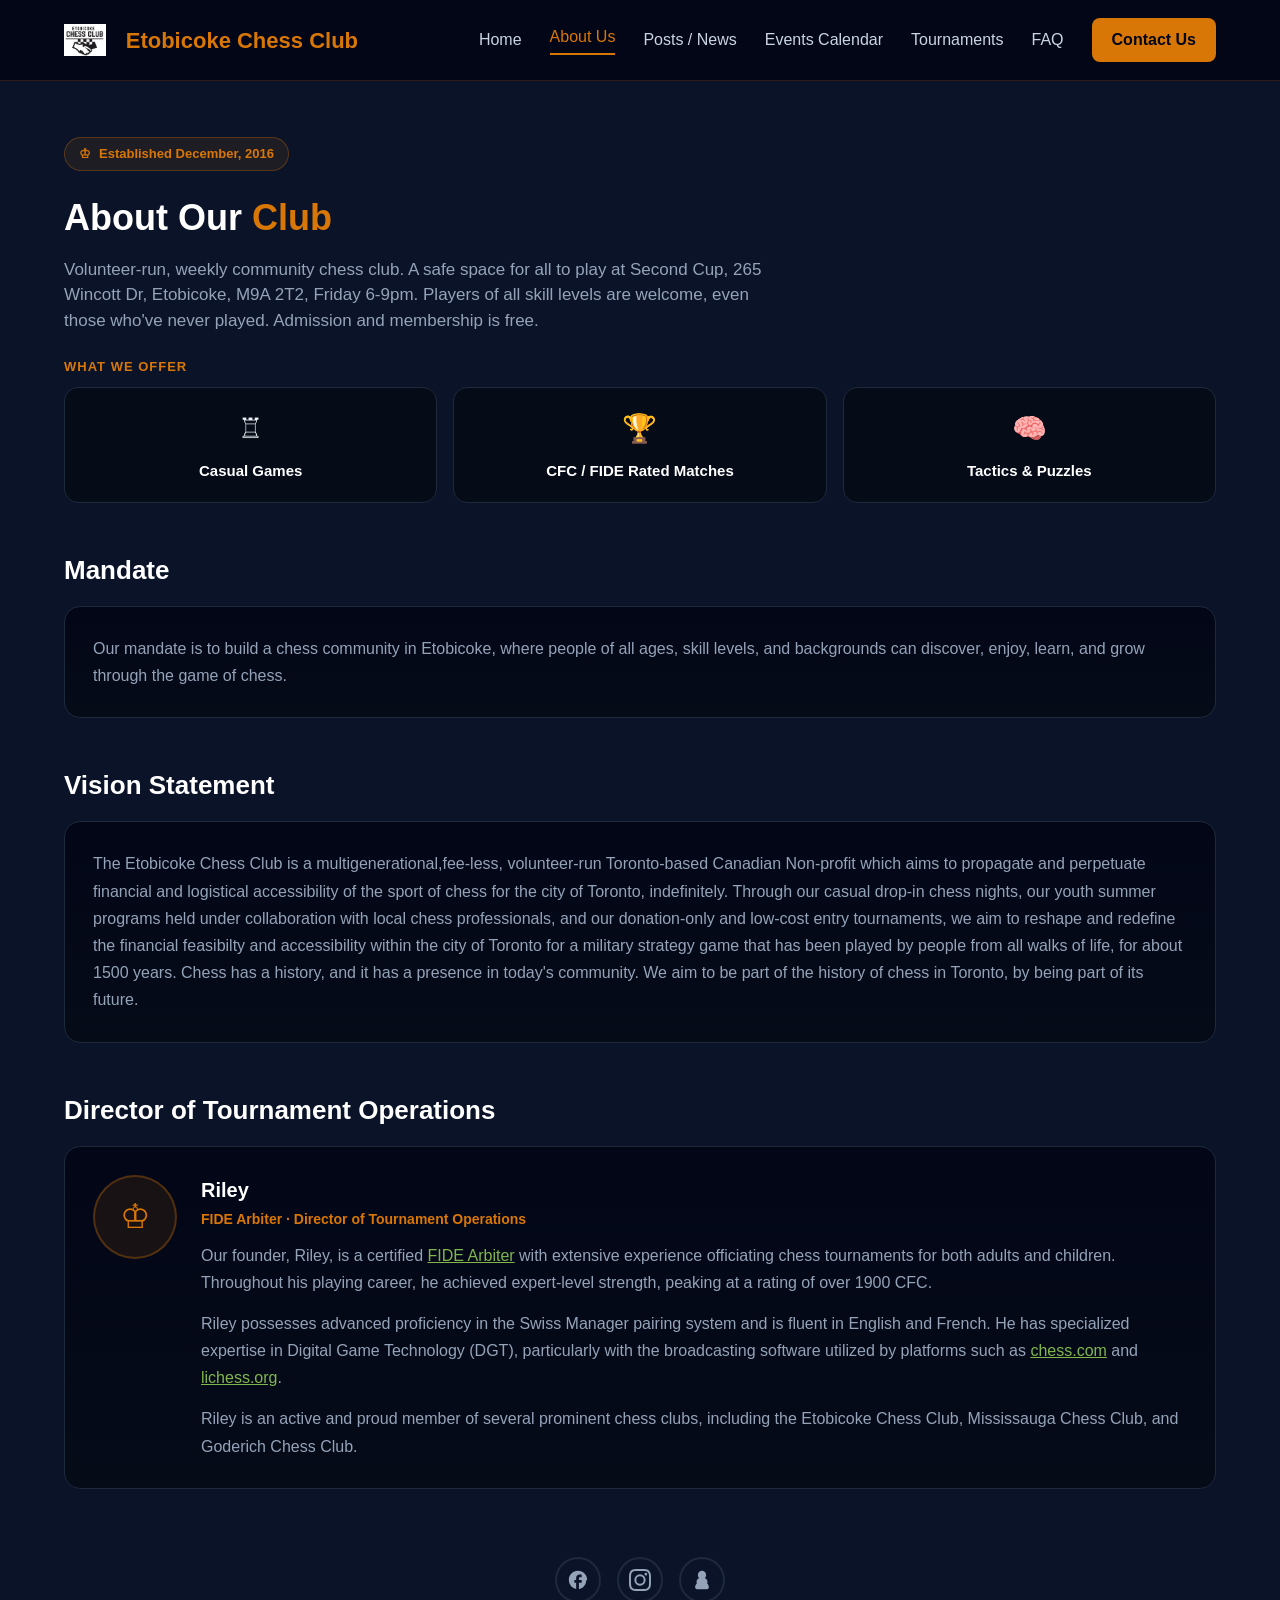
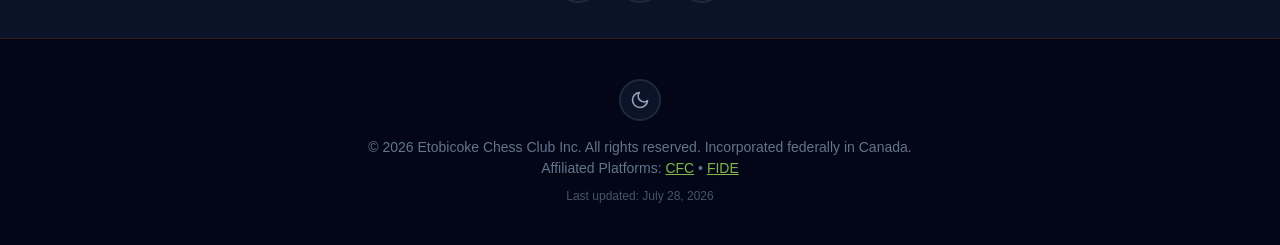
==== commit bcafab3b: "Update about.html" ====
--- a/about.html
+++ b/about.html
@@ -70,14 +70,14 @@
     <section class="content-section" aria-labelledby="mandate-heading">
       <h2 class="section-heading" id="mandate-heading">Mandate</h2>
       <div class="content-card">
-        <p>Our mandate is to build a vibrant, inclusive chess community in Etobicoke and the surrounding area, where people of all ages, skill levels, and backgrounds can discover, enjoy, learn, and grow through the game of chess.</p>
+        <p>Our mandate is to build a chess community in Etobicoke, where people of all ages, skill levels, and backgrounds can discover, enjoy, learn, and grow through the game of chess.</p>
       </div>
     </section>
 
     <section class="content-section" aria-labelledby="vision-heading">
       <h2 class="section-heading" id="vision-heading">Vision Statement</h2>
       <div class="content-card">
-        <p>The Etobicoke Chess Club aims to be a community where players of all skill levels can connect, grow, and share a passion for chess, focusing on being friendly and supportive while offering challenging matches. It welcomes everyone from seasoned players to newcomers, providing an inclusive and supportive environment.</p>
+        <p>The Etobicoke Chess Club is a multigenerational,fee-less, volunteer-run Toronto-based Canadian Non-profit which aims to propagate and perpetuate financial and logistical accessibility of the sport of chess for the city of Toronto, indefinitely. Through our casual drop-in chess nights, our youth summer programs held under collaboration with local chess professionals, and our donation-only and low-cost entry tournaments, we aim to reshape and redefine the financial feasibilty and accessibility within the city of Toronto for a military strategy game that has been played by people from all walks of life, for about 1500 years. Chess has a history, and it has a presence in today's community. We aim to be part of the history of chess in Toronto, by being part of its future.  </p>
       </div>
     </section>
 
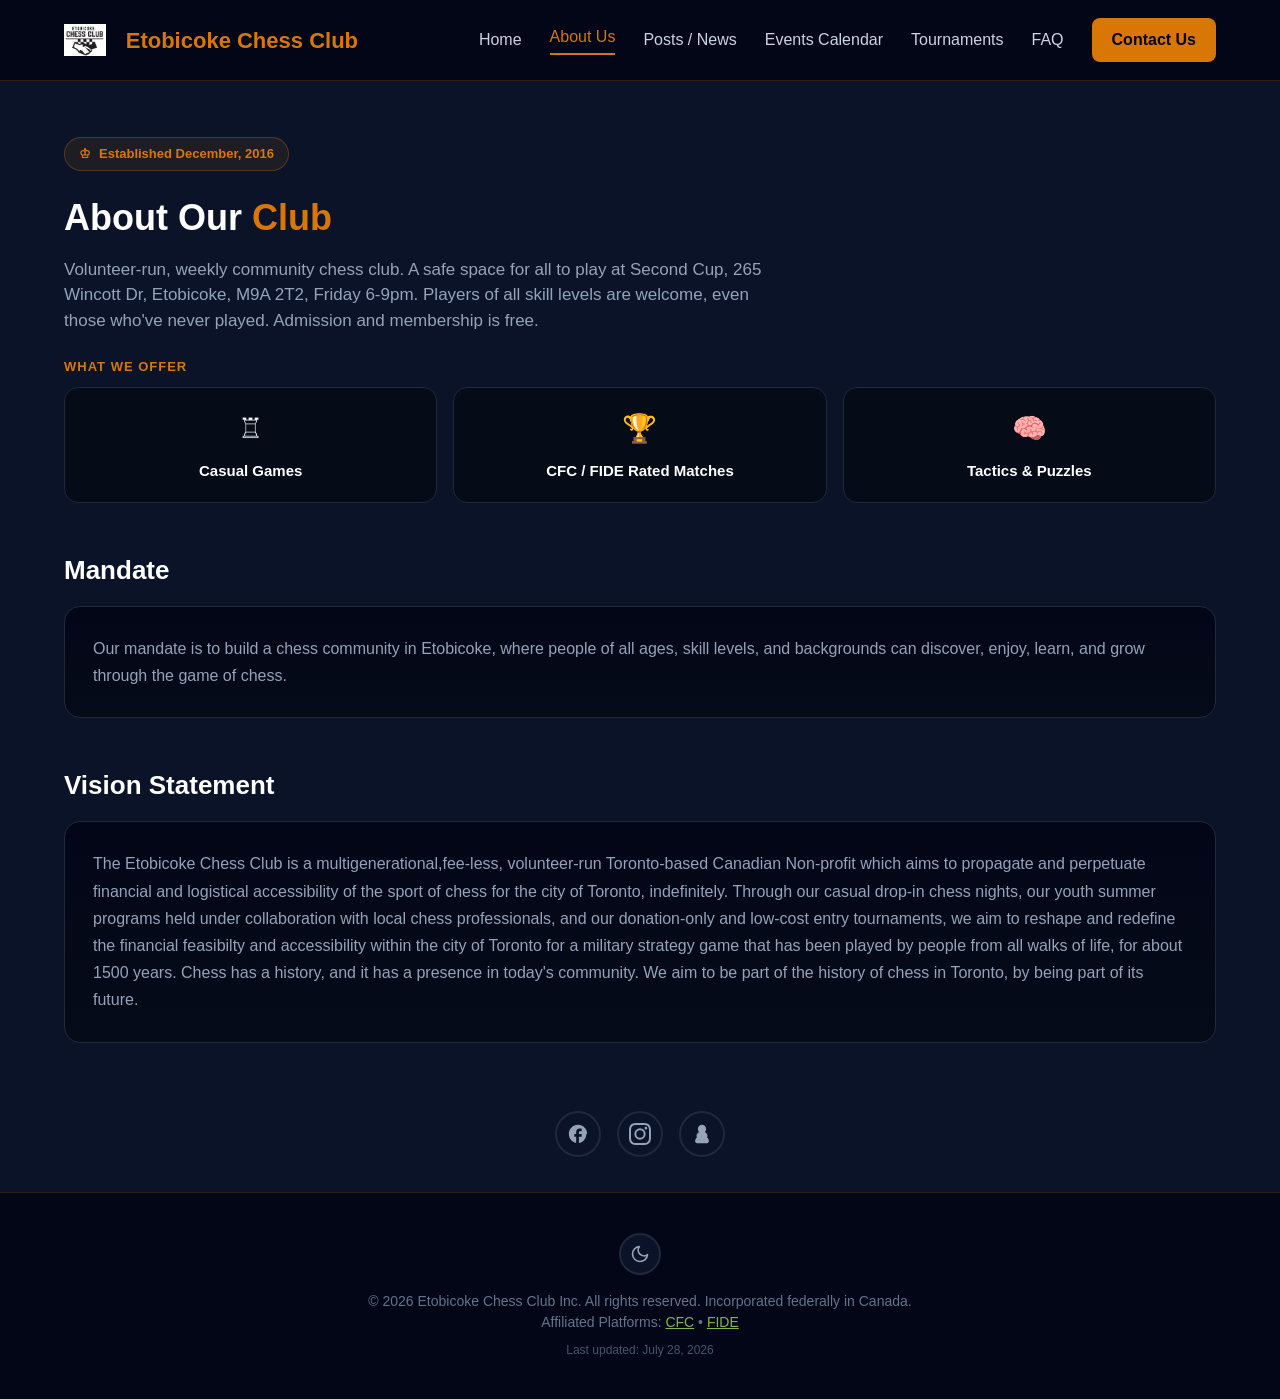
==== commit 166bcf2f: "Update about.html" ====
--- a/about.html
+++ b/about.html
@@ -81,20 +81,6 @@
       </div>
     </section>
 
-    <section class="content-section" aria-labelledby="president-heading">
-      <h2 class="section-heading" id="president-heading">Director of Tournament Operations</h2>
-      <div class="content-card founder-card">
-        <div class="founder-avatar" aria-hidden="true">&#9812;</div>
-        <div>
-          <div class="founder-name">Riley</div>
-          <div class="founder-title">FIDE Arbiter &middot; Director of Tournament Operations</div>
-          <p>Our founder, Riley, is a certified <a href="https://ratings.fide.com/profile/2637570" target="_blank" rel="noopener noreferrer">FIDE Arbiter</a> with extensive experience officiating chess tournaments for both adults and children. Throughout his playing career, he achieved expert-level strength, peaking at a rating of over 1900 CFC.</p>
-          <p>Riley possesses advanced proficiency in the Swiss Manager pairing system and is fluent in English and French. He has specialized expertise in Digital Game Technology (DGT), particularly with the broadcasting software utilized by platforms such as <a href="https://www.chess.com/" target="_blank" rel="noopener noreferrer">chess.com</a> and <a href="https://lichess.org/" target="_blank" rel="noopener noreferrer">lichess.org</a>.</p>
-          <p>Riley is an active and proud member of several prominent chess clubs, including the Etobicoke Chess Club, Mississauga Chess Club, and Goderich Chess Club.</p>
-        </div>
-      </div>
-    </section>
-
 <!--    <section class="content-section" aria-labelledby="vp-heading">
       <h2 class="section-heading" id="vp-heading">Vice-President</h2>
       <div class="content-card founder-card">
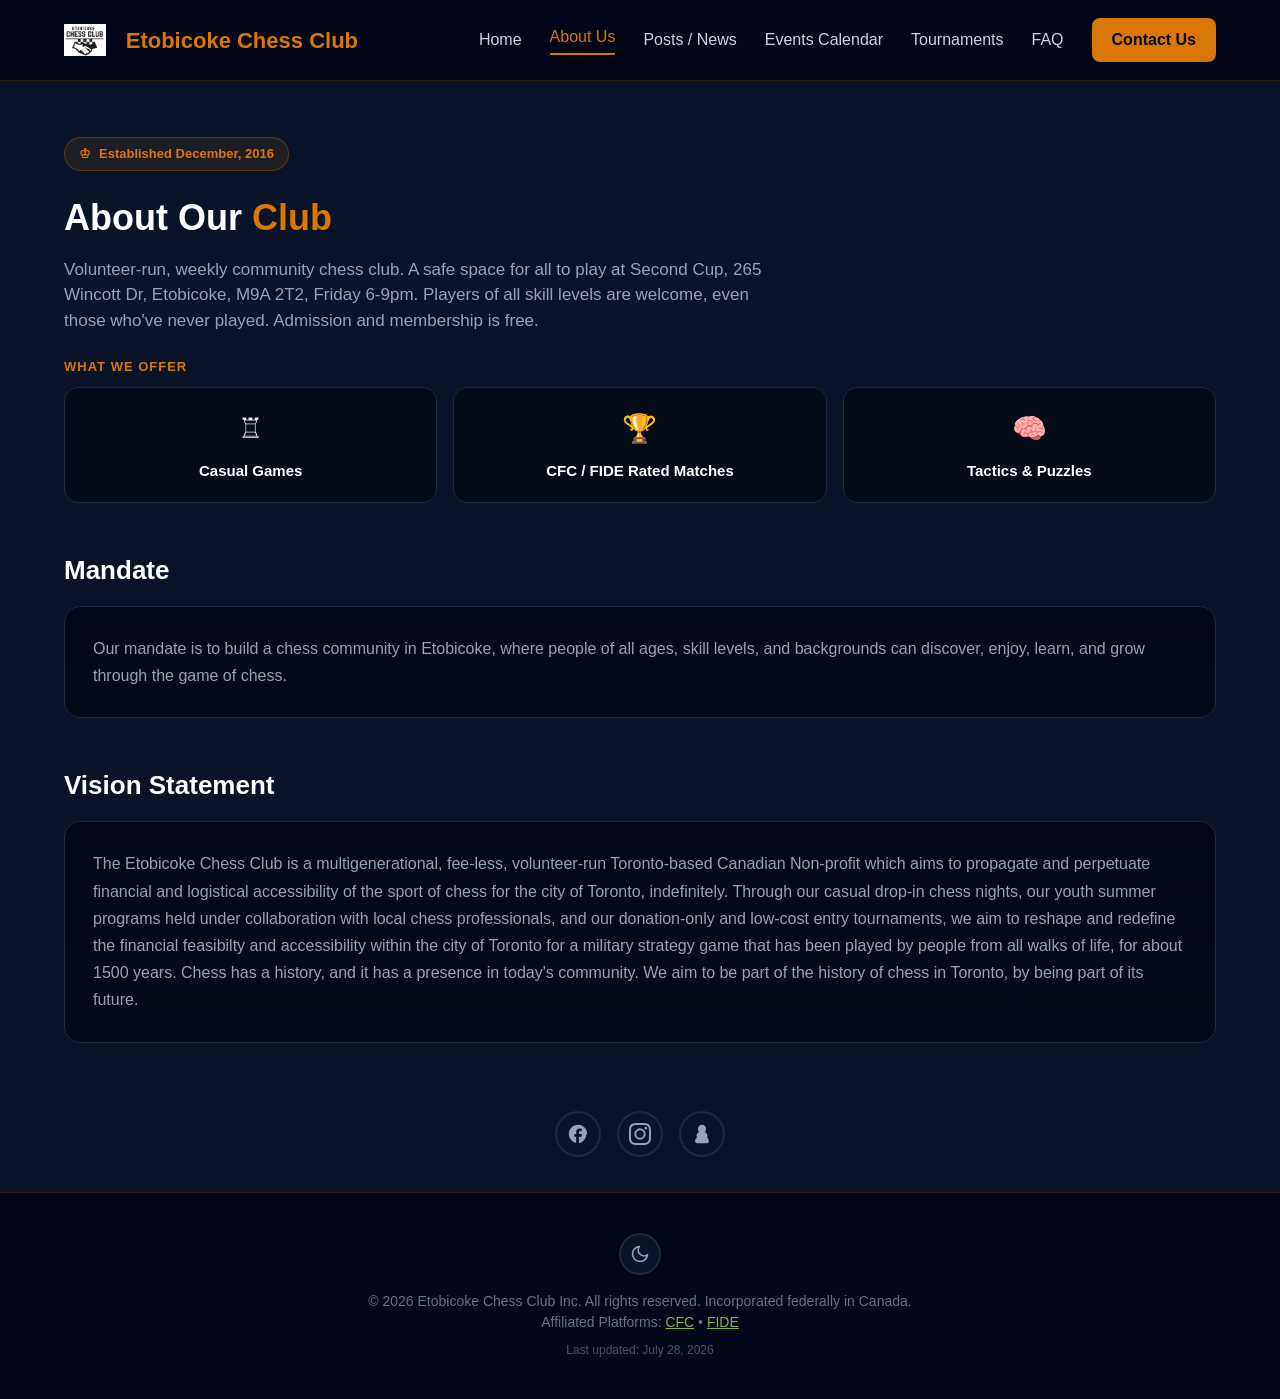
==== commit 33e1a812: "Update about.html" ====
--- a/about.html
+++ b/about.html
@@ -77,7 +77,7 @@
     <section class="content-section" aria-labelledby="vision-heading">
       <h2 class="section-heading" id="vision-heading">Vision Statement</h2>
       <div class="content-card">
-        <p>The Etobicoke Chess Club is a multigenerational,fee-less, volunteer-run Toronto-based Canadian Non-profit which aims to propagate and perpetuate financial and logistical accessibility of the sport of chess for the city of Toronto, indefinitely. Through our casual drop-in chess nights, our youth summer programs held under collaboration with local chess professionals, and our donation-only and low-cost entry tournaments, we aim to reshape and redefine the financial feasibilty and accessibility within the city of Toronto for a military strategy game that has been played by people from all walks of life, for about 1500 years. Chess has a history, and it has a presence in today's community. We aim to be part of the history of chess in Toronto, by being part of its future.  </p>
+        <p>The Etobicoke Chess Club is a multigenerational, fee-less, volunteer-run Toronto-based Canadian Non-profit which aims to propagate and perpetuate financial and logistical accessibility of the sport of chess for the city of Toronto, indefinitely. Through our casual drop-in chess nights, our youth summer programs held under collaboration with local chess professionals, and our donation-only and low-cost entry tournaments, we aim to reshape and redefine the financial feasibilty and accessibility within the city of Toronto for a military strategy game that has been played by people from all walks of life, for about 1500 years. Chess has a history, and it has a presence in today's community. We aim to be part of the history of chess in Toronto, by being part of its future.  </p>
       </div>
     </section>
 
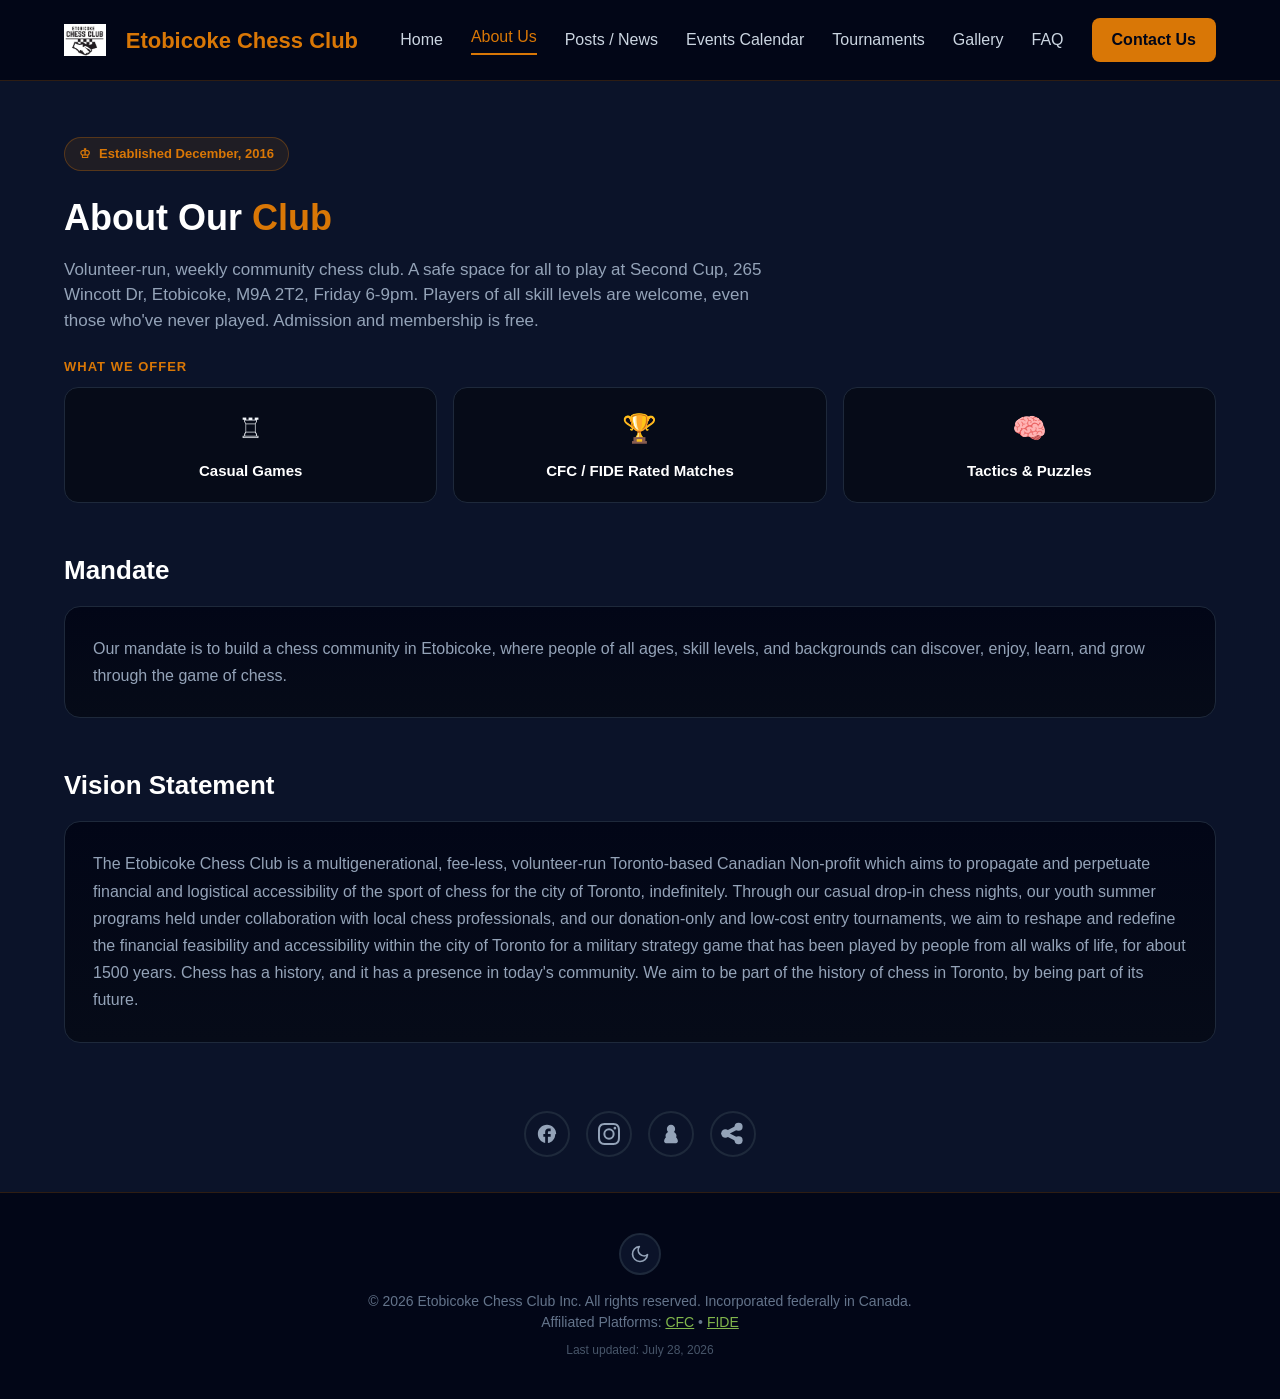
==== commit 4d4aae6b: "#1" ====
--- a/about.html
+++ b/about.html
@@ -13,8 +13,11 @@
 <meta charset="UTF-8">
 <meta name="viewport" content="width=device-width, initial-scale=1.0">
 <title>About Us - Etobicoke Chess Club</title>
-<meta name="description" content="Learn about Etobicoke Chess Club's mandate, vision, and founder - a free, volunteer-run weekly chess club at Second Cup.">
-<link rel="canonical" href="https://ricool8888.github.io/etobicokechessclub/about.html">
+<meta name="description" content="Learn about Etobicoke Chess Club's mandate, vision, and executive team - a free, volunteer-run weekly chess club at Second Cup.">
+<link rel="canonical" href="https://ricool8888.github.io/etobicokechessclub/about">
+<link rel="icon" href="favicon.ico" sizes="any">
+<link rel="icon" type="image/png" sizes="192x192" href="assets/logos/favicon-192.png">
+<link rel="apple-touch-icon" href="assets/logos/apple-touch-icon.png">
 <link rel="stylesheet" href="assets/style.css">
 </head>
 <body>
@@ -23,18 +26,19 @@
 <header class="site-header">
   <div class="container">
     <div class="navbar-flex">
-      <a href="index.html" class="brand-logo">
-        <img src="assets/ECC_logo.jpg" alt="" aria-hidden="true" width="32" height="32" style="height:32px;width:auto;display:inline-block;vertical-align:middle;margin-right:8px;">
+      <a href="./" class="brand-logo">
+        <img src="assets/logos/ECC_logo.jpg" alt="" aria-hidden="true" width="32" height="32" style="height:32px;width:auto;display:inline-block;vertical-align:middle;margin-right:8px;">
         <span class="gold-text">Etobicoke Chess Club</span>
       </a>
       <button class="nav-toggle" id="navToggle" aria-expanded="false" aria-controls="primaryNav" aria-label="Toggle menu">&#9776;</button>
       <nav class="nav-links" id="primaryNav" aria-label="Main Navigation">
-        <a href="index.html" class="nav-item">Home</a>
-        <a href="about.html" class="nav-item active" aria-current="page">About Us</a>
-        <a href="posts and news.html" class="nav-item">Posts / News</a>
-        <a href="events calendar.html" class="nav-item">Events Calendar</a>
-        <a href="tournaments.html" class="nav-item">Tournaments</a>
-        <a href="faq.html" class="nav-item">FAQ</a>
+        <a href="./" class="nav-item">Home</a>
+        <a href="about" class="nav-item active" aria-current="page">About Us</a>
+        <a href="posts-and-news" class="nav-item">Posts / News</a>
+        <a href="events-calendar" class="nav-item">Events Calendar</a>
+        <a href="tournaments" class="nav-item">Tournaments</a>
+        <a href="gallery" class="nav-item">Gallery</a>
+        <a href="faq" class="nav-item">FAQ</a>
         <a href="mailto:etobicokechessclub@gmail.com" class="btn-join">Contact Us</a>
       </nav>
     </div>
@@ -77,19 +81,37 @@
     <section class="content-section" aria-labelledby="vision-heading">
       <h2 class="section-heading" id="vision-heading">Vision Statement</h2>
       <div class="content-card">
-        <p>The Etobicoke Chess Club is a multigenerational, fee-less, volunteer-run Toronto-based Canadian Non-profit which aims to propagate and perpetuate financial and logistical accessibility of the sport of chess for the city of Toronto, indefinitely. Through our casual drop-in chess nights, our youth summer programs held under collaboration with local chess professionals, and our donation-only and low-cost entry tournaments, we aim to reshape and redefine the financial feasibilty and accessibility within the city of Toronto for a military strategy game that has been played by people from all walks of life, for about 1500 years. Chess has a history, and it has a presence in today's community. We aim to be part of the history of chess in Toronto, by being part of its future.  </p>
+        <p>The Etobicoke Chess Club is a multigenerational, fee-less, volunteer-run Toronto-based Canadian Non-profit which aims to propagate and perpetuate financial and logistical accessibility of the sport of chess for the city of Toronto, indefinitely. Through our casual drop-in chess nights, our youth summer programs held under collaboration with local chess professionals, and our donation-only and low-cost entry tournaments, we aim to reshape and redefine the financial feasibility and accessibility within the city of Toronto for a military strategy game that has been played by people from all walks of life, for about 1500 years. Chess has a history, and it has a presence in today's community. We aim to be part of the history of chess in Toronto, by being part of its future.  </p>
       </div>
     </section>
 
-<!--    <section class="content-section" aria-labelledby="vp-heading">
+    <!--
+      EXECUTIVE TEAM - waiting on names and bios from the ECC exec team.
+      For each person, copy one <section> block below, fill in the name,
+      role and bio, give the heading a unique id, then remove the comment
+      markers around this block so it shows on the page.
+
+    <section class="content-section" aria-labelledby="president-heading">
+      <h2 class="section-heading" id="president-heading">President</h2>
+      <div class="content-card founder-card">
+        <div class="founder-avatar" aria-hidden="true">&#9812;</div>
+        <div>
+          <h3 class="founder-name">NAME</h3>
+          <div class="founder-title">President</div>
+          <p>BIO - a sentence or two about their chess background.</p>
+          <p>BIO - their role with the club and what they enjoy outside of chess.</p>
+        </div>
+      </div>
+    </section>
+
+    <section class="content-section" aria-labelledby="vp-heading">
       <h2 class="section-heading" id="vp-heading">Vice-President</h2>
       <div class="content-card founder-card">
         <div class="founder-avatar" aria-hidden="true">&#9812;</div>
         <div>
-          <div class="founder-name">Jamison</div>
+          <h3 class="founder-name">NAME</h3>
           <div class="founder-title">Vice-President</div>
-          <p>Our Vice-President, Jamison, is an ambitious intermediate player with a peak rating over 1000.</p>
-          <p>He is working towards becoming a National Arbiter and enjoys teaching others how to play. He started volunteering and decided he wanted to take on a larger role in growing the club. When he's not playing, he's studying openings.</p>
+          <p>BIO</p>
         </div>
       </div>
     </section>
@@ -99,25 +121,27 @@
       <div class="content-card founder-card">
         <div class="founder-avatar" aria-hidden="true">&#9812;</div>
         <div>
-          <div class="founder-name">Michael</div>
+          <h3 class="founder-name">NAME</h3>
           <div class="founder-title">Treasurer</div>
-          <p>Our Treasurer, Michael, graduated from Sheridan with a Business Administration Diploma. He has recently moved up to Goderich and enjoys the game of chess.</p>
-          <p>He started volunteering with the club and decided to become more involved and take on the role of Treasurer. Outside of chess, Michael enjoys studying nutrition.</p>
+          <p>BIO</p>
         </div>
       </div>
     </section>
--->
+    -->
     
     <div class="social-container">
       <a href="https://www.facebook.com/EtobicokeChessClub/" target="_blank" rel="noopener noreferrer" class="social-btn facebook" aria-label="Visit Facebook">
-        <svg viewBox="0 0 24 24" aria-hidden="true"><path d="M22 12c0-5.52-4.48-10-10-10S2 6.48 2 12c0 4.84 3.44 8.87 8 9.8V15H8v-3h2V9.5C10 7.57 11.57 6 13.5 6H16v3h-2c-.55 0-1 .45-1 1v2h3v3h-3v6.95c4.56-.93 8-4.96 8-9.8z"/></svg>
+        <span class="social-icon" aria-hidden="true"></span>
       </a>
       <a href="https://www.instagram.com/etobicokechessclub/" target="_blank" rel="noopener noreferrer" class="social-btn instagram" aria-label="Visit Instagram">
-        <svg viewBox="0 0 24 24" aria-hidden="true"><path d="M12 2.163c3.204 0 3.584.012 4.85.07 3.252.148 4.771 1.691 4.919 4.919.058 1.265.069 1.645.069 4.849 0 3.205-.012 3.584-.069 4.849-.149 3.225-1.664 4.771-4.919 4.919-1.266.058-1.644.07-4.85.07-3.204 0-3.584-.012-4.849-.07-3.26-.149-4.771-1.699-4.919-4.92-.058-1.265-.07-1.644-.07-4.849 0-3.204.013-3.583.07-4.849.149-3.227 1.664-4.771 4.919-4.919 1.266-.057 1.645-.069 4.849-.069zM12 0C8.741 0 8.333.014 7.053.072 2.695.272.273 2.69.073 7.051.014 8.333 0 8.741 0 12c0 3.259.014 3.668.072 4.948.2 4.358 2.618 6.78 6.98 6.98 1.281.058 1.689.072 4.948.072 3.259 0 3.668-.014 4.948-.072 4.354-.2 6.782-2.618 6.979-6.98.059-1.28.073-1.689.073-4.948 0-3.259-.014-3.667-.072-4.947-.196-4.354-2.617-6.78-6.979-6.98C15.668.014 15.259 0 12 0zm0 5.838a6.162 6.162 0 100 12.324 6.162 6.162 0 000-12.324zM12 16a4 4 0 110-8 4 4 0 010 8zm6.406-11.845a1.44 1.44 0 100 2.881 1.44 1.44 0 000-2.881z"/></svg>
+        <span class="social-icon" aria-hidden="true"></span>
       </a>
       <a href="https://www.chess.com/club/etobicoke-chess-club" target="_blank" rel="noopener noreferrer" class="social-btn chess" aria-label="Visit Chess.com">
-        <svg viewBox="0 0 24 24" aria-hidden="true"><path d="M12 2C9.5 2 7.5 4 7.5 6.5C7.5 7.8 8 9 9 9.8C7.5 10.5 6 12 6 14C6 14.5 6.2 15 6.5 15.5C5.5 16.5 4.5 18 4.5 20C4.5 21.1 5.4 22 6.5 22H17.5C18.6 22 19.5 21.1 19.5 20C19.5 18 18.5 16.5 17.5 15.5C17.8 15 18 14.5 18 14C18 12 16.5 10.5 15 9.8C16 9 16.5 7.8 16.5 6.5C16.5 4 14.5 2 12 2Z"/></svg>
+        <span class="social-icon" aria-hidden="true"></span>
       </a>
+      <button type="button" class="social-btn share" aria-label="Share this page" aria-haspopup="true" aria-expanded="false">
+        <span class="social-icon" aria-hidden="true"></span>
+      </button>
     </div>
   </div>
 </main>
@@ -135,6 +159,7 @@
 </footer>
 
 <script src="assets/theme.js"></script>
+<script src="assets/share.js"></script>
 <script src="assets/last-updated.js"></script>
 <script>
   var navToggle = document.getElementById('navToggle');
--- a/assets/style.css
+++ b/assets/style.css
@@ -1,5 +1,5 @@
 /* =========================================================
-   Goderich Chess Club — shared stylesheet
+   Etobicoke Chess Club — shared stylesheet
    Extracted once from index.html so every page (home, events
    calendar, posts & news) loads the same CSS from cache
    instead of re-downloading a copy inline on every page.
@@ -1519,3 +1519,746 @@
 
 .merch-name { font-size: 18px; font-weight: 700; color: var(--white); margin-bottom: 8px; }
 .merch-desc { font-size: 14px; color: var(--slate-300); line-height: 1.6; }
+
+/* =========================================================
+   COMPONENTS PORTED FROM THE GCC SITE
+   Social icons + share menu, calendar Month/List view, Lichess
+   puzzle & live game, "Your First Tournament", gallery/lightbox.
+   These use the ECC colour tokens above, so the look is unchanged.
+   ========================================================= */
+:root {
+  --control-border: var(--slate-600);
+  --gold-04: rgba(217, 119, 6, 0.05);
+  --lightbox-overlay-bg: rgba(2, 6, 23, 0.92);
+  --lightbox-caption: #E2E8F0;
+}
+html[data-theme="light"] {
+  --lightbox-overlay-bg: rgba(2, 6, 23, 0.9);
+}
+
+/* Icons live in assets/icons and are drawn as masks over currentColor, so
+   they follow the theme and hover colours like the text around them. */
+.social-icon {
+  width: 22px; height: 22px;
+  background-color: currentColor;
+  -webkit-mask: var(--icon) center / contain no-repeat;
+  mask: var(--icon) center / contain no-repeat;
+}
+.social-btn.facebook { --icon: url("icons/facebook.svg"); }
+.social-btn.instagram { --icon: url("icons/instagram.svg"); }
+.social-btn.chess { --icon: url("icons/chess-com.svg"); }
+.social-btn.worldchess { --icon: url("icons/worldchess.png"); }
+.social-btn.lichess { --icon: url("icons/lichess.svg"); }
+.social-btn.share { --icon: url("icons/share.svg"); cursor: pointer; font: inherit; padding: 0; }
+/* share.svg is padded on the right so its visual weight sits centred;
+   enlarge it to match the other icons */
+.social-btn.share .social-icon { width: 25px; height: 25px; }
+
+.social-btn:hover {
+  color: var(--gold);
+  border-color: var(--gold);
+  transform: translateY(-3px);
+  box-shadow: 0 4px 12px var(--gold-15);
+}
+
+/* Six buttons don't fit a phone at full spacing: tighten so they stay in
+   one row of circles instead of being squeezed into ovals */
+@media (max-width: 420px) {
+  .social-container { gap: 10px; padding: 20px 0; }
+  .social-btn { width: 42px; height: 42px; }
+}
+@media (max-width: 360px) {
+  .social-container { gap: 8px; }
+  .social-btn { width: 38px; height: 38px; }
+  .social-icon { width: 19px; height: 19px; }
+  .social-btn.share .social-icon { width: 22px; height: 22px; }
+}
+
+/* Fallback menu for the share button when the browser has no share sheet */
+.share-wrap { position: relative; display: inline-flex; }
+.share-menu {
+  position: absolute;
+  bottom: calc(100% + 10px);
+  right: 0;
+  z-index: 20;
+  display: flex;
+  flex-direction: column;
+  min-width: 150px;
+  padding: 6px;
+  background-color: var(--navy-800);
+  border: 1px solid var(--control-border);
+  border-radius: 10px;
+  box-shadow: 0 8px 24px rgba(0, 0, 0, 0.25);
+}
+.share-menu[hidden] { display: none; }
+.share-menu a,
+.share-menu button {
+  padding: 8px 12px;
+  border: 0;
+  border-radius: 6px;
+  background: none;
+  color: var(--slate-300);
+  font: inherit;
+  font-size: 15px;
+  text-align: left;
+  text-decoration: none;
+  cursor: pointer;
+}
+.share-menu a:hover,
+.share-menu button:hover,
+.share-menu a:focus-visible,
+.share-menu button:focus-visible {
+  background-color: var(--gold-10);
+  color: var(--gold);
+}
+
+/* Month / List switch */
+.calendar-view-toggle {
+  display: inline-flex;
+  border: 1px solid var(--control-border);
+  border-radius: 10px;
+  overflow: hidden;
+}
+.calendar-view-btn {
+  display: inline-flex;
+  align-items: center;
+  gap: 6px;
+  height: 38px;
+  padding: 0 12px;
+  border: 0;
+  background: var(--navy-900);
+  color: var(--slate-100);
+  font: inherit;
+  font-size: 14px;
+  font-weight: 600;
+  cursor: pointer;
+  transition: all 0.2s ease;
+}
+.calendar-view-btn + .calendar-view-btn { border-left: 1px solid var(--control-border); }
+.calendar-view-btn svg { width: 16px; height: 16px; flex-shrink: 0; }
+.calendar-view-btn:hover { color: var(--gold); }
+.calendar-view-btn[aria-pressed="true"] { background: var(--gold); color: var(--navy-950); }
+
+@media (max-width: 480px) {
+  /* The view switch drops to its own full-width row under the arrows. */
+  .calendar-toolbar { flex-wrap: wrap; }
+  .calendar-toolbar-actions { display: contents; }
+  .calendar-view-toggle { order: 10; flex: 1 0 100%; }
+  .calendar-view-btn { flex: 1; justify-content: center; height: 36px; }
+}
+
+/* List view: upcoming days with events, one card per day */
+.calendar-list { display: flex; flex-direction: column; gap: 18px; }
+.calendar-grid[hidden],
+.calendar-list[hidden] { display: none; }
+.calendar-list-day { display: flex; flex-direction: column; gap: 8px; }
+.calendar-list-date {
+  display: flex;
+  align-items: center;
+  gap: 10px;
+  font-size: 15px;
+  font-weight: 700;
+  color: var(--white);
+}
+.calendar-list-today {
+  font-size: 11px;
+  font-weight: 700;
+  text-transform: uppercase;
+  letter-spacing: 0.5px;
+  padding: 2px 8px;
+  border-radius: 999px;
+  background: var(--gold);
+  color: var(--navy-950);
+}
+.calendar-list-item {
+  display: grid;
+  grid-template-columns: 10px 1fr;
+  column-gap: 12px;
+  border-left-width: 3px;
+}
+.calendar-list-item .legend-dot { grid-row: 1 / span 3; margin-top: 4px; }
+.calendar-list-item > :not(.legend-dot) { grid-column: 2; }
+.calendar-list-tuesday { border-left-color: var(--chess-green); }
+.calendar-list-friday { border-left-color: var(--friday-accent); }
+.calendar-list-special { border-left-color: var(--gold); }
+.calendar-list-tuesday .ev-time { color: var(--chess-green); }
+.calendar-list-friday .ev-time { color: var(--friday-accent); }
+
+
+.lichess-grid {
+  display: grid;
+  grid-template-columns: 1fr;
+  gap: 20px;
+}
+
+@media (min-width: 860px) {
+  .lichess-grid { grid-template-columns: repeat(2, 1fr); }
+}
+
+.puzzle-card {
+  display: flex;
+  flex-direction: column;
+  text-align: center;
+}
+
+.puzzle-title { font-size: 20px; font-weight: 700; color: var(--white); margin: 0 0 10px; }
+
+.puzzle-frame {
+  display: block;
+  width: 100%;
+  max-width: 400px;
+  aspect-ratio: 10 / 11;
+  margin: auto auto 0;
+  border: 0;
+  border-radius: 8px;
+}
+
+/* Live game: the Lichess TV embed with an evaluation bar beside its board.
+   The embed is 10:11 and its board fills the height between a 23px player bar
+   above and a 25px one below, so the eval bar starts 23px down and is
+   (110% of the width - 48px) tall - the board's height at any size. */
+.live-game {
+  position: relative;
+  container-type: inline-size;
+  width: 100%;
+  max-width: 424px;
+  margin: auto auto 0;
+  padding-right: 24px;
+}
+
+.live-game .puzzle-frame { margin: 0; max-width: none; }
+
+.live-game-pause { margin-top: 10px; }
+
+/* Paused: the embed is unloaded and a note sits where its board was. */
+.live-game.is-paused .puzzle-frame { visibility: hidden; }
+.live-game.is-paused .eval-bar { visibility: hidden; }
+.content-card .live-game-paused-note {
+  position: absolute;
+  top: 40%;
+  left: 0;
+  right: 24px;
+  margin: 0;
+  color: var(--slate-300);
+}
+
+.eval-bar {
+  position: absolute;
+  top: 23px;
+  right: 0;
+  width: 18px;
+  height: calc(110cqw - 48px);
+  overflow: hidden;
+  border-radius: 4px;
+  background: #403d39;
+  opacity: 0.35;
+  transition: opacity 0.3s ease;
+}
+
+.eval-bar.is-ready { opacity: 1; }
+
+/* Midline marker at 0.0 */
+.eval-bar::after {
+  content: "";
+  position: absolute;
+  left: 0;
+  right: 0;
+  top: 50%;
+  height: 2px;
+  margin-top: -1px;
+  background: rgba(214, 79, 0, 0.6);
+  z-index: 2;
+}
+
+.eval-bar-white {
+  position: absolute;
+  left: 0;
+  right: 0;
+  bottom: 0;
+  height: 50%;
+  background: #f0f0f0;
+  transition: height 0.6s ease;
+}
+
+.eval-bar.is-flipped .eval-bar-white { top: 0; bottom: auto; }
+
+.eval-bar-label {
+  position: absolute;
+  left: 0;
+  right: 0;
+  top: 3px;
+  z-index: 3;
+  font-size: 9px;
+  font-weight: 700;
+  line-height: 1;
+  text-align: center;
+  color: #f0f0f0;
+}
+
+/* The score sits at the end of whoever is ahead. */
+.eval-bar-label.is-white { top: auto; bottom: 3px; color: #403d39; }
+.eval-bar.is-flipped .eval-bar-label { top: auto; bottom: 3px; }
+.eval-bar.is-flipped .eval-bar-label.is-white { top: 3px; bottom: auto; }
+
+.puzzle-widget {
+  display: flex;
+  flex-direction: column;
+  align-items: center;
+  gap: 12px;
+  margin-top: auto;
+}
+
+.content-card .puzzle-status {
+  min-height: 1.7em;
+  margin: 0;
+  font-weight: 600;
+  color: var(--white);
+}
+
+.content-card .puzzle-status.is-good { color: var(--chess-green); }
+.content-card .puzzle-status.is-bad { color: var(--gold); }
+.content-card .puzzle-status.is-error { font-weight: 400; color: var(--slate-300); }
+
+.puzzle-board-wrap {
+  width: 100%;
+  max-width: 400px;
+  aspect-ratio: 1 / 1;
+}
+
+.puzzle-board { width: 100%; height: 100%; }
+
+/* Lichess's own brown board colours (chessground's brown.css is a paler approximation). */
+.puzzle-board cg-board {
+  background: repeating-conic-gradient(#b58863 0 25%, #f0d9b5 0 50%) 0 0 / 25% 25%;
+}
+
+/* Board coordinates. chessground's defaults use fixed pixel offsets tuned for
+   Lichess's board size, which drift out of their squares on smaller boards.
+   Pin them to the square corners instead, like Lichess: rank numbers top-left,
+   file letters bottom-right. */
+.puzzle-board coords { font-size: 10px; line-height: 1; }
+
+.puzzle-board coords.ranks {
+  top: 0;
+  left: 0;
+  width: auto;
+}
+
+.puzzle-board coords.ranks coord {
+  transform: none;
+  padding: 3px 0 0 3px;
+}
+
+.puzzle-board coords.files {
+  bottom: 0;
+  left: 0;
+  height: auto;
+}
+
+.puzzle-board coords.files coord {
+  text-align: right;
+  padding: 0 3px 2px 0;
+}
+
+/* One dark brown for every label: it keeps at least 4.5:1 contrast on both the
+   light (#f0d9b5) and dark (#b58863) squares, which no lighter colour does. */
+.puzzle-board.cg-wrap coords.ranks coord,
+.puzzle-board.cg-wrap coords.files coord { color: #2e1c0e; font-weight: 700; }
+
+.puzzle-controls {
+  display: flex;
+  flex-wrap: wrap;
+  justify-content: center;
+  gap: 10px;
+  visibility: hidden;
+}
+
+.puzzle-widget.is-ready .puzzle-controls { visibility: visible; }
+
+.puzzle-btn {
+  background: var(--navy-900);
+  border: 1px solid var(--control-border);
+  color: var(--slate-300);
+  font-weight: 600;
+  font-size: 14px;
+  padding: 8px 18px;
+  border-radius: 10px;
+  cursor: pointer;
+  transition: all 0.2s ease;
+}
+
+.puzzle-btn:hover:not(:disabled) { border-color: var(--gold-30); color: var(--gold); }
+.puzzle-btn:disabled { opacity: 0.45; cursor: default; }
+
+.content-card .puzzle-meta { margin: 0; font-size: 13px; color: var(--slate-300); }
+
+/* Side by side, the two cards share row heights (title, intro, status, board,
+   buttons, rating) so both boards start at the same height. The Lichess TV
+   embed has a 23px player bar above its board, so it's pulled up by that much
+   to line its squares up with the puzzle's. */
+@media (min-width: 860px) {
+  .lichess-grid .puzzle-card {
+    display: grid;
+    grid-row: span 6;
+    grid-template-rows: subgrid;
+    row-gap: 12px;
+  }
+
+  .lichess-grid .puzzle-widget { display: contents; }
+
+  .lichess-grid .puzzle-title { margin: 0; }
+
+  .lichess-grid .puzzle-board-wrap,
+  .lichess-grid .puzzle-controls,
+  .lichess-grid .content-card .puzzle-status,
+  .lichess-grid .content-card .puzzle-meta { justify-self: center; }
+
+  .lichess-grid .live-game {
+    grid-row: 4 / span 3;
+    align-self: start;
+    margin: -23px auto 0;
+  }
+}
+
+.site-banner-pause {
+  display: inline-flex;
+  align-items: center;
+  justify-content: center;
+  width: 28px;
+  height: 28px;
+  padding: 0;
+  background: none;
+  border: 1px solid var(--control-border);
+  border-radius: 50%;
+  color: var(--slate-100);
+  cursor: pointer;
+}
+.site-banner-pause svg { width: 14px; height: 14px; fill: currentColor; }
+.site-banner-pause:hover { border-color: var(--gold); color: var(--gold); }
+
+.first-tournament[hidden],
+.tournament-grid[hidden] { display: none; }
+
+/* "Your First Tournament" steps on the Tournaments page reuse the merch card. */
+.first-step-card {
+  display: flex;
+  flex-direction: column;
+  text-align: left;
+  padding: 32px 28px;
+}
+
+.first-step-top {
+  display: flex;
+  align-items: flex-start;
+  justify-content: space-between;
+  gap: 16px;
+  margin-bottom: 20px;
+}
+
+.first-step-num {
+  font-size: 72px;
+  font-weight: 800;
+  line-height: 1;
+  color: var(--white);
+}
+
+.first-step-icon {
+  max-height: 72px;
+  max-width: 120px;
+  width: auto;
+  height: auto;
+  object-fit: contain;
+}
+
+.first-step-title {
+  font-size: 22px;
+  font-weight: 400;
+  text-transform: uppercase;
+  letter-spacing: 0.02em;
+  color: var(--white);
+  margin: 0 0 16px;
+}
+
+.first-step-list {
+  margin: 0 0 24px;
+  padding-left: 20px;
+  font-size: 15px;
+  color: var(--slate-300);
+  line-height: 1.6;
+}
+
+.first-step-list li { margin-bottom: 10px; }
+
+.first-step-link {
+  margin-top: auto;
+  font-weight: 700;
+  color: var(--gold);
+  text-decoration: none;
+}
+
+.first-step-link:hover { color: var(--gold-light); text-decoration: underline; }
+
+/* "Rules to Know" cards below the first-tournament steps. */
+.first-rules { margin: 16px 0 40px; }
+
+.first-rules-grid {
+  display: grid;
+  grid-template-columns: 1fr;
+  gap: 20px;
+}
+
+@media (min-width: 860px) {
+  .first-rules-grid { grid-template-columns: repeat(2, 1fr); }
+}
+
+.rule-card-head {
+  display: flex;
+  align-items: center;
+  gap: 14px;
+  margin-bottom: 16px;
+}
+
+.rule-card-icon {
+  flex-shrink: 0;
+  width: 44px;
+  height: 44px;
+  border-radius: 50%;
+  background: var(--gold-10);
+  border: 1px solid var(--gold-30);
+  color: var(--gold);
+  font-size: 20px;
+  font-weight: 700;
+  display: flex;
+  align-items: center;
+  justify-content: center;
+}
+
+.rule-card-title { font-size: 20px; font-weight: 700; color: var(--white); margin: 0; }
+
+.rule-card p { font-size: 15px; }
+
+.rule-card-list {
+  margin: 0;
+  padding-left: 20px;
+  display: flex;
+  flex-direction: column;
+  gap: 10px;
+  color: var(--slate-300);
+  font-size: 15px;
+  line-height: 1.65;
+}
+
+.rule-card-list strong { color: var(--white); }
+
+.rule-card-list li::marker { color: var(--gold); }
+
+.rule-card-actions { margin-top: 20px; }
+
+.rule-card-btn {
+  font-size: 15px;
+  padding: 10px 20px;
+}
+
+.rule-notation {
+  font-family: ui-monospace, SFMono-Regular, Menlo, Consolas, monospace;
+  font-size: 0.92em;
+  padding: 2px 6px;
+  border-radius: 6px;
+  background: var(--gold-10);
+  color: var(--gold);
+  white-space: nowrap;
+}
+
+.rule-card .rule-callout {
+  border-left: 3px solid var(--gold);
+  background: var(--gold-04);
+  padding: 12px 14px;
+  border-radius: 0 8px 8px 0;
+  color: var(--white);
+}
+
+/* =========================================================
+   PHOTO GALLERY
+   ========================================================= */
+.gallery-grid {
+  display: grid;
+  grid-template-columns: repeat(2, 1fr);
+  gap: 14px;
+  margin-bottom: 40px;
+}
+
+.gallery-section { margin-bottom: 8px; }
+.gallery-section .section-heading { margin-bottom: 20px; }
+
+@media (min-width: 640px) {
+  .gallery-grid { grid-template-columns: repeat(3, 1fr); }
+}
+
+@media (min-width: 992px) {
+  .gallery-grid { grid-template-columns: repeat(4, 1fr); }
+}
+
+.gallery-item {
+  position: relative;
+  display: block;
+  width: 100%;
+  aspect-ratio: 1 / 1;
+  border-radius: 12px;
+  overflow: hidden;
+  border: 1px solid var(--slate-800);
+  background: var(--navy-800);
+  padding: 0;
+  cursor: pointer;
+}
+
+.gallery-item img {
+  width: 100%;
+  height: 100%;
+  object-fit: cover;
+  display: block;
+  transition: transform 0.25s ease;
+}
+
+.gallery-item:hover img { transform: scale(1.06); }
+
+.gallery-item-caption {
+  position: absolute;
+  left: 0;
+  right: 0;
+  bottom: 0;
+  background: linear-gradient(0deg, rgba(0,0,0,0.75) 0%, rgba(0,0,0,0) 100%);
+  color: #fff;
+  font-size: 12px;
+  text-align: left;
+  padding: 20px 10px 8px;
+  opacity: 0;
+  transition: opacity 0.2s ease;
+}
+
+.gallery-item:hover .gallery-item-caption,
+.gallery-item:focus .gallery-item-caption { opacity: 1; }
+
+.lightbox-overlay {
+  position: fixed;
+  inset: 0;
+  background: var(--lightbox-overlay-bg);
+  display: none;
+  align-items: center;
+  justify-content: center;
+  padding: 24px;
+  z-index: 200;
+}
+
+.lightbox-overlay.open { display: flex; }
+
+.lightbox-content {
+  max-width: 90vw;
+  max-height: 90vh;
+  display: flex;
+  flex-direction: column;
+  align-items: center;
+}
+
+.lightbox-content img {
+  max-width: 100%;
+  max-height: 80vh;
+  border-radius: 10px;
+  object-fit: contain;
+}
+
+.lightbox-caption {
+  color: var(--lightbox-caption);
+  font-size: 14px;
+  margin-top: 12px;
+  text-align: center;
+}
+
+.lightbox-close {
+  position: absolute;
+  top: 20px;
+  right: 24px;
+  background: none;
+  border: none;
+  color: #fff;
+  font-size: 36px;
+  line-height: 1;
+  cursor: pointer;
+}
+.lightbox-close:hover { color: var(--gold); }
+
+
+/* =========================================================
+   GALLERY LAZY-LOAD / SMOOTH IMAGE TRANSITION FIX
+   ========================================================= */
+
+/*
+ * Prevent theme-change flicker on gallery elements, while keeping
+ * opacity/transform transitions for the scroll-reveal and image fade.
+ */
+.gallery-grid,
+.gallery-grid .gallery-item,
+.gallery-grid .gallery-item * {
+  transition-property: opacity, transform;
+}
+
+.gallery-item {
+  contain: layout paint;
+}
+
+.gallery-item img {
+  width: 100%;
+  height: 100%;
+  object-fit: cover;
+  display: block;
+
+  opacity: 1;
+
+  transition:
+    opacity 0.6s ease,
+    transform 0.25s ease;
+}
+
+.gallery-item img.gallery-image-loading {
+  opacity: 0;
+}
+
+.gallery-item img.gallery-image-loaded {
+  opacity: 1;
+}
+
+.gallery-item:hover img {
+  transform: scale(1.06);
+}
+
+.gallery-item-caption {
+  transition: opacity 0.2s ease;
+}
+
+/*
+ * Scroll-triggered reveal: the CARD fades (and rises slightly)
+ * when it enters the viewport — independent of image load timing.
+ */
+.gallery-item {
+  opacity: 0;
+  transform: translateY(18px);
+  transition:
+    opacity 0.7s ease-out,
+    transform 0.7s ease-out;
+}
+
+.gallery-item.gallery-item-visible {
+  opacity: 1;
+  transform: translateY(0);
+}
+
+@media (prefers-reduced-motion: reduce) {
+  .gallery-item {
+    opacity: 1;
+    transform: none;
+    transition: none;
+  }
+}
+
+a.btn-calendar { text-decoration: none; }
+.map-link { display: inline-block; margin-top: 10px; font-size: 14px; font-weight: 600; color: var(--chess-green); text-decoration: none; }
+.map-link:hover { text-decoration: underline; }
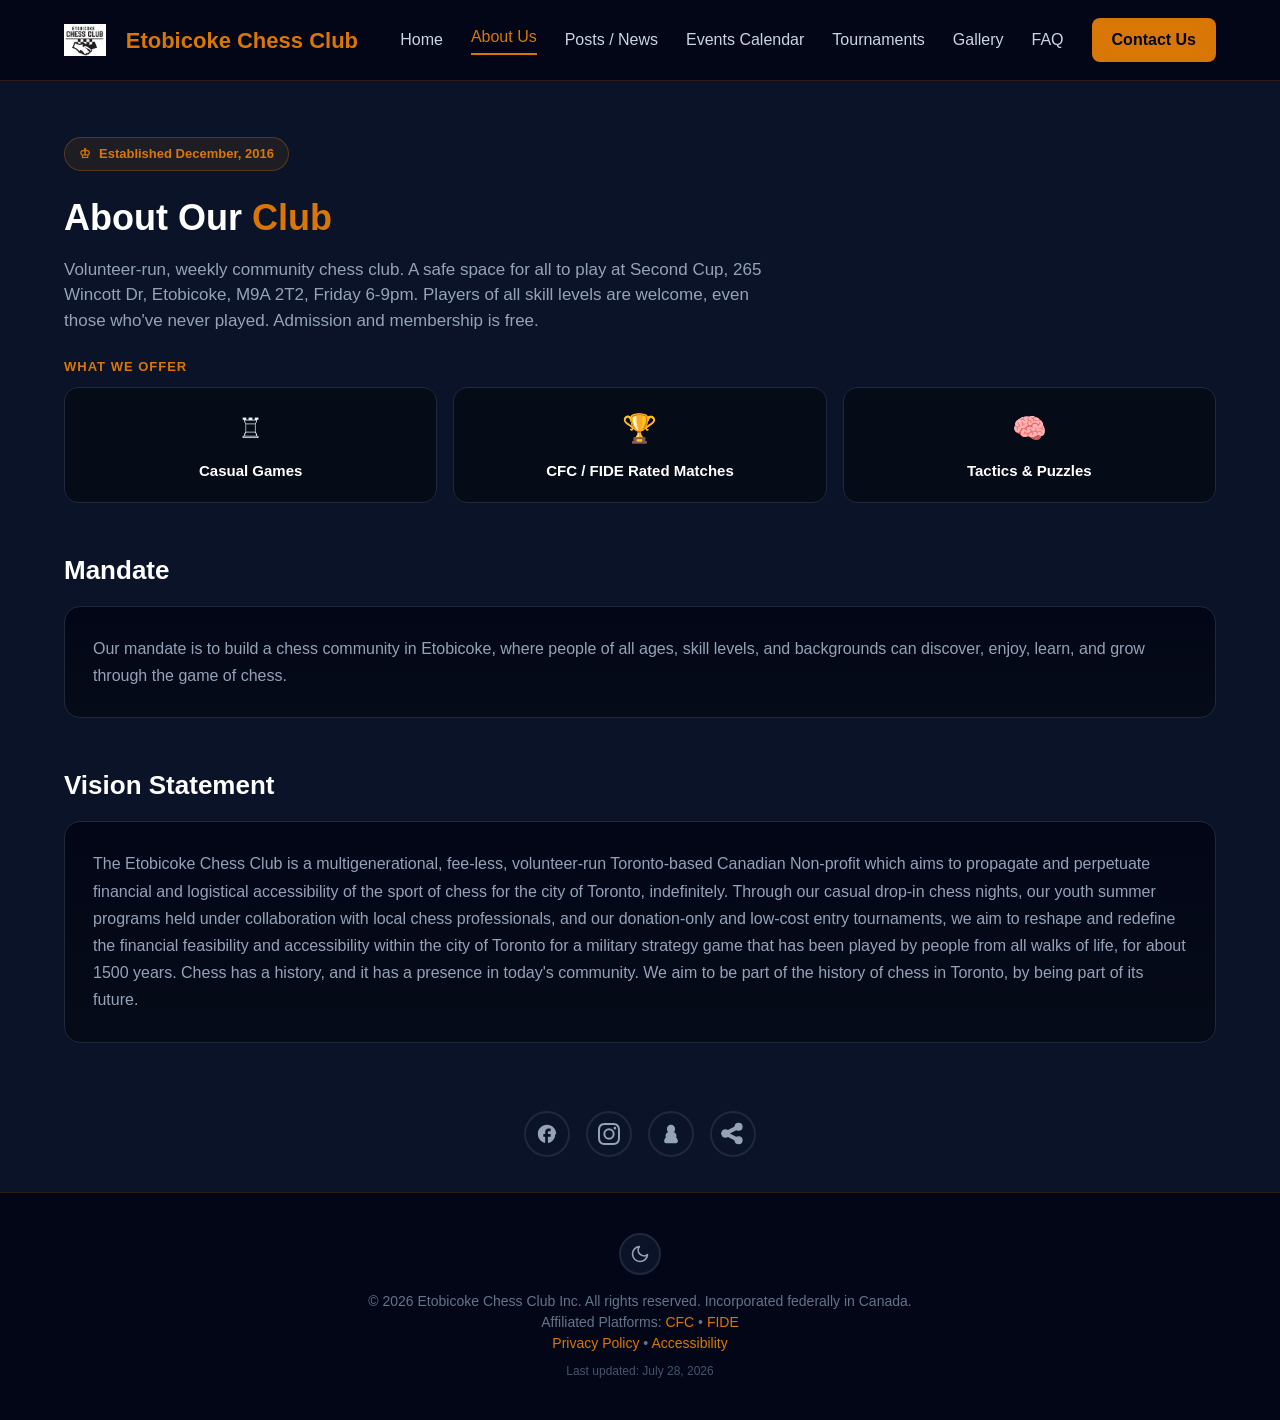
==== commit 2b5a452c: "Add contact card, on-demand embeds, closures and accessibility fixes Home page: save-to-contacts .vc" ====
--- a/about.html
+++ b/about.html
@@ -30,7 +30,7 @@
         <img src="assets/logos/ECC_logo.jpg" alt="" aria-hidden="true" width="32" height="32" style="height:32px;width:auto;display:inline-block;vertical-align:middle;margin-right:8px;">
         <span class="gold-text">Etobicoke Chess Club</span>
       </a>
-      <button class="nav-toggle" id="navToggle" aria-expanded="false" aria-controls="primaryNav" aria-label="Toggle menu">&#9776;</button>
+      <button class="nav-toggle" id="navToggle" aria-expanded="false" aria-controls="primaryNav" aria-label="Open menu">&#9776;</button>
       <nav class="nav-links" id="primaryNav" aria-label="Main Navigation">
         <a href="./" class="nav-item">Home</a>
         <a href="about" class="nav-item active" aria-current="page">About Us</a>
@@ -153,7 +153,8 @@
       <svg class="icon-moon" viewBox="0 0 24 24" aria-hidden="true"><path d="M21 12.79A9 9 0 1 1 11.21 3 7 7 0 0 0 21 12.79z"/></svg>
     </button>
     <p>&copy; 2026 Etobicoke Chess Club Inc. All rights reserved.  Incorporated federally in Canada.<br>
-    Affiliated Platforms: <a href="https://www.chess.ca/en/">CFC</a> &bull; <a href="https://www.fide.com/">FIDE</a></p>
+    Affiliated Platforms: <a href="https://www.chess.ca/en/">CFC</a> &bull; <a href="https://www.fide.com/">FIDE</a><br>
+    <a href="privacy">Privacy Policy</a> &bull; <a href="accessibility">Accessibility</a></p>
     <p class="last-updated">Last updated: <span id="lastUpdatedText">July 28, 2026</span></p>
   </div>
 </footer>
@@ -161,13 +162,6 @@
 <script src="assets/theme.js"></script>
 <script src="assets/share.js"></script>
 <script src="assets/last-updated.js"></script>
-<script>
-  var navToggle = document.getElementById('navToggle');
-  var primaryNav = document.getElementById('primaryNav');
-  navToggle.addEventListener('click', function () {
-    var isOpen = primaryNav.classList.toggle('open');
-    navToggle.setAttribute('aria-expanded', isOpen);
-  });
-</script>
+<script src="assets/nav.js"></script>
 </body>
 </html>
--- a/assets/style.css
+++ b/assets/style.css
@@ -308,6 +308,22 @@
   .btn-group { flex-direction: row; }
 }
 
+/* "Save Club to My Contacts" (.vcf) under the hero buttons. */
+.contact-save { margin-top: 20px; }
+
+.contact-save-btn {
+  font-size: 15px;
+  padding: 9px 18px;
+}
+
+.contact-save-btn span[aria-hidden] { margin-right: 6px; }
+
+.contact-save-hint {
+  margin: 8px 0 0;
+  font-size: 13px;
+  color: var(--slate-300);
+}
+
 .btn-primary {
   display: inline-block;
   background-color: var(--gold);
@@ -420,6 +436,33 @@
   display: block;
 }
 
+/* The map button that becomes an iframe when clicked (see map-facade.js).
+   It keeps the iframe's 160px box, so the card does not move when the map
+   loads. */
+.map-facade {
+  display: flex;
+  align-items: center;
+  justify-content: center;
+  gap: 8px;
+  width: 100%;
+  height: 160px;
+  margin-top: 12px;
+  padding: 0;
+  border: 1px dashed var(--gold-30);
+  border-radius: 10px;
+  background: var(--gold-10);
+  color: var(--slate-300);
+  font-family: inherit;
+  font-size: 14px;
+  font-weight: 600;
+  cursor: pointer;
+  transition: background 0.2s ease, color 0.2s ease;
+}
+
+.map-facade:hover { background: var(--gold-20); color: var(--white); }
+.map-facade-icon { font-size: 18px; }
+@media (prefers-reduced-motion: reduce) { .map-facade { transition: none; } }
+
 .btn-rsvp {
   display: block;
   width: 100%;
@@ -442,6 +485,34 @@
 .page-header { padding: 56px 0 24px; }
 .page-title { font-size: 36px; font-weight: 800; color: var(--white); margin-bottom: 12px; }
 .page-desc { font-size: 17px; color: var(--slate-300); max-width: 720px; }
+
+/* Privacy policy and accessibility pages: the policy date, bullet lists and
+   the closing address block, using the same cards as the rest of the site. */
+.policy-meta {
+  margin-top: 14px;
+  font-size: 13px;
+  color: var(--slate-400);
+}
+
+.content-card ul {
+  margin: 0 0 14px 20px;
+  display: flex;
+  flex-direction: column;
+  gap: 10px;
+  color: var(--slate-300);
+  font-size: 16px;
+  line-height: 1.7;
+}
+
+.content-card ul:last-child { margin-bottom: 0; }
+.content-card li::marker { color: var(--gold); }
+.content-card li strong { color: var(--white); }
+
+.content-card .policy-contact {
+  margin-top: 14px;
+  color: var(--slate-200);
+  font-weight: 600;
+}
 
 /* Social */
 .social-container {
@@ -692,11 +763,21 @@
   }
 }
 
-.calendar-grid {
+/* The month is built as ARIA grid rows (see calendar.js), so the rows carry
+   the seven columns and the grid itself is a plain block. */
+.calendar-grid { display: block; }
+
+.calendar-row {
   display: grid;
   grid-template-columns: repeat(7, 1fr);
   gap: 6px;
 }
+
+.calendar-row + .calendar-row { margin-top: 6px; }
+
+.calendar-row > [role="gridcell"] { min-width: 0; }
+
+.calendar-row .calendar-day { width: 100%; }
 
 .calendar-weekday {
   text-align: center;
@@ -731,6 +812,7 @@
 .calendar-day.day-tuesday-meeting .day-number { color: var(--chess-green); }
 .calendar-day.day-friday-meeting .day-number { color: var(--friday-accent); }
 .calendar-day.day-special-event .day-number { color: var(--gold); }
+.calendar-day.day-closed .day-number { color: var(--slate-400); text-decoration: line-through; }
 
 .day-event-dot {
   font-size: 11px;
@@ -746,6 +828,26 @@
 
 .day-event-dot.recurring { background: rgba(129, 182, 76, 0.1); border-color: rgba(129, 182, 76, 0.35); color: var(--chess-green); }
 .day-event-dot.recurring-alt { background: rgba(56, 189, 248, 0.1); border-color: rgba(56, 189, 248, 0.35); color: var(--friday-accent); }
+.day-event-dot.closed { background: transparent; border-color: var(--slate-600); color: var(--slate-400); }
+
+/* A closed day is marked with an X, not a coloured dot: an X keeps its meaning
+   without colour, and no other kind of day uses that shape. */
+.calendar-day.day-closed::before,
+.calendar-day.day-closed::after {
+  content: "";
+  width: 11px;
+  height: 0;
+  background: transparent;
+  border: 0;
+  border-top: 2px solid var(--slate-400);
+  box-sizing: border-box;
+  position: absolute;
+  top: 15px;
+  right: 8.5px;
+}
+
+.calendar-day.day-closed::before { transform: rotate(45deg); }
+.calendar-day.day-closed::after { transform: rotate(-45deg); }
 
 @media (max-width: 640px) {
   .calendar-day { min-height: 56px; padding: 6px; }
@@ -760,6 +862,23 @@
   .calendar-day.day-tuesday-meeting::after { background: var(--chess-green); }
   .calendar-day.day-friday-meeting::after { background: var(--friday-accent); }
   .calendar-day.day-special-event::after { background: var(--gold); }
+
+  /* Narrow cells have no room beside a two-digit number, so the X sits below
+     the digits. Every property of the dot marker above is reset here, so the
+     X does not inherit its 6px gold circle. */
+  .calendar-day.day-closed::before,
+  .calendar-day.day-closed::after {
+    top: auto;
+    right: auto;
+    bottom: 12px;
+    left: 5.5px;
+    width: 11px;
+    height: 0;
+    border-radius: 0;
+    background: transparent;
+    border: 0;
+    border-top: 2px solid var(--slate-400);
+  }
 }
 
 /* Modal (day detail / add event / add post) */
@@ -862,6 +981,20 @@
 .legend-dot-tuesday { background: var(--chess-green); }
 .legend-dot-friday { background: var(--friday-accent); }
 .legend-dot-special { background: var(--gold); }
+.legend-dot-closed { background: transparent; position: relative; }
+.legend-dot-closed::before,
+.legend-dot-closed::after {
+  content: "";
+  width: 11px;
+  height: 0;
+  border-top: 2px solid var(--slate-400);
+  box-sizing: border-box;
+  position: absolute;
+  top: 4px;
+  left: -0.5px;
+}
+.legend-dot-closed::before { transform: rotate(45deg); }
+.legend-dot-closed::after { transform: rotate(-45deg); }
 
 .add-to-calendar-row {
   display: flex;
@@ -1681,6 +1814,7 @@
 .calendar-list-tuesday { border-left-color: var(--chess-green); }
 .calendar-list-friday { border-left-color: var(--friday-accent); }
 .calendar-list-special { border-left-color: var(--gold); }
+.calendar-list-closed { border-left-color: var(--slate-400); }
 .calendar-list-tuesday .ev-time { color: var(--chess-green); }
 .calendar-list-friday .ev-time { color: var(--friday-accent); }
 
@@ -1728,7 +1862,54 @@
 
 .live-game .puzzle-frame { margin: 0; max-width: none; }
 
-.live-game-pause { margin-top: 10px; }
+/*
+ * The Lichess TV panel before the board is loaded (see live-game.js). It is a
+ * link to lichess.org/tv, so it still works with scripts off, and it holds the
+ * board's 10:11 box so nothing moves when the embed replaces it.
+ */
+.tv-facade {
+  display: flex;
+  flex-direction: column;
+  align-items: center;
+  justify-content: center;
+  gap: 8px;
+  width: 100%;
+  aspect-ratio: 10 / 11;
+  padding: 12px;
+  border: 1px dashed var(--gold-30);
+  border-radius: 8px;
+  background: var(--gold-10);
+  color: var(--slate-300);
+  text-align: center;
+  text-decoration: none;
+  transition: background 0.2s ease, color 0.2s ease;
+}
+
+.tv-facade:hover { background: var(--gold-20); color: var(--white); }
+.tv-facade-icon { font-size: 44px; line-height: 1; color: var(--gold); }
+.tv-facade-title { font-size: 16px; font-weight: 700; color: var(--white); }
+.tv-facade-note { font-size: 12px; }
+@media (prefers-reduced-motion: reduce) { .tv-facade { transition: none; } }
+
+.live-game-actions {
+  display: flex;
+  flex-wrap: wrap;
+  gap: 8px;
+  margin-top: 10px;
+}
+
+.live-game-actions .puzzle-btn { margin-top: 0; }
+
+/* Until the visitor loads the board there is nothing to pause or evaluate,
+   so those buttons stay out of the way (live-game.js adds .is-loaded). */
+.live-game:not(.is-loaded) .live-game-actions { display: none; }
+
+/* The evaluation bar is only fetched and drawn after "Show evaluation". */
+.eval-bar.is-off { display: none; }
+
+/* The "board not loading?" link only makes sense once a board was asked for. */
+.content-card .live-game-fallback { display: none; margin: 10px 0 0; text-align: center; }
+.live-game.is-loaded .live-game-fallback { display: block; }
 
 /* Paused: the embed is unloaded and a note sits where its board was. */
 .live-game.is-paused .puzzle-frame { visibility: hidden; }
@@ -2260,5 +2441,9 @@
 }
 
 a.btn-calendar { text-decoration: none; }
+
+.site-footer a { color: var(--gold); text-decoration: none; }
+.site-footer a:hover { text-decoration: underline; }
+
 .map-link { display: inline-block; margin-top: 10px; font-size: 14px; font-weight: 600; color: var(--chess-green); text-decoration: none; }
 .map-link:hover { text-decoration: underline; }
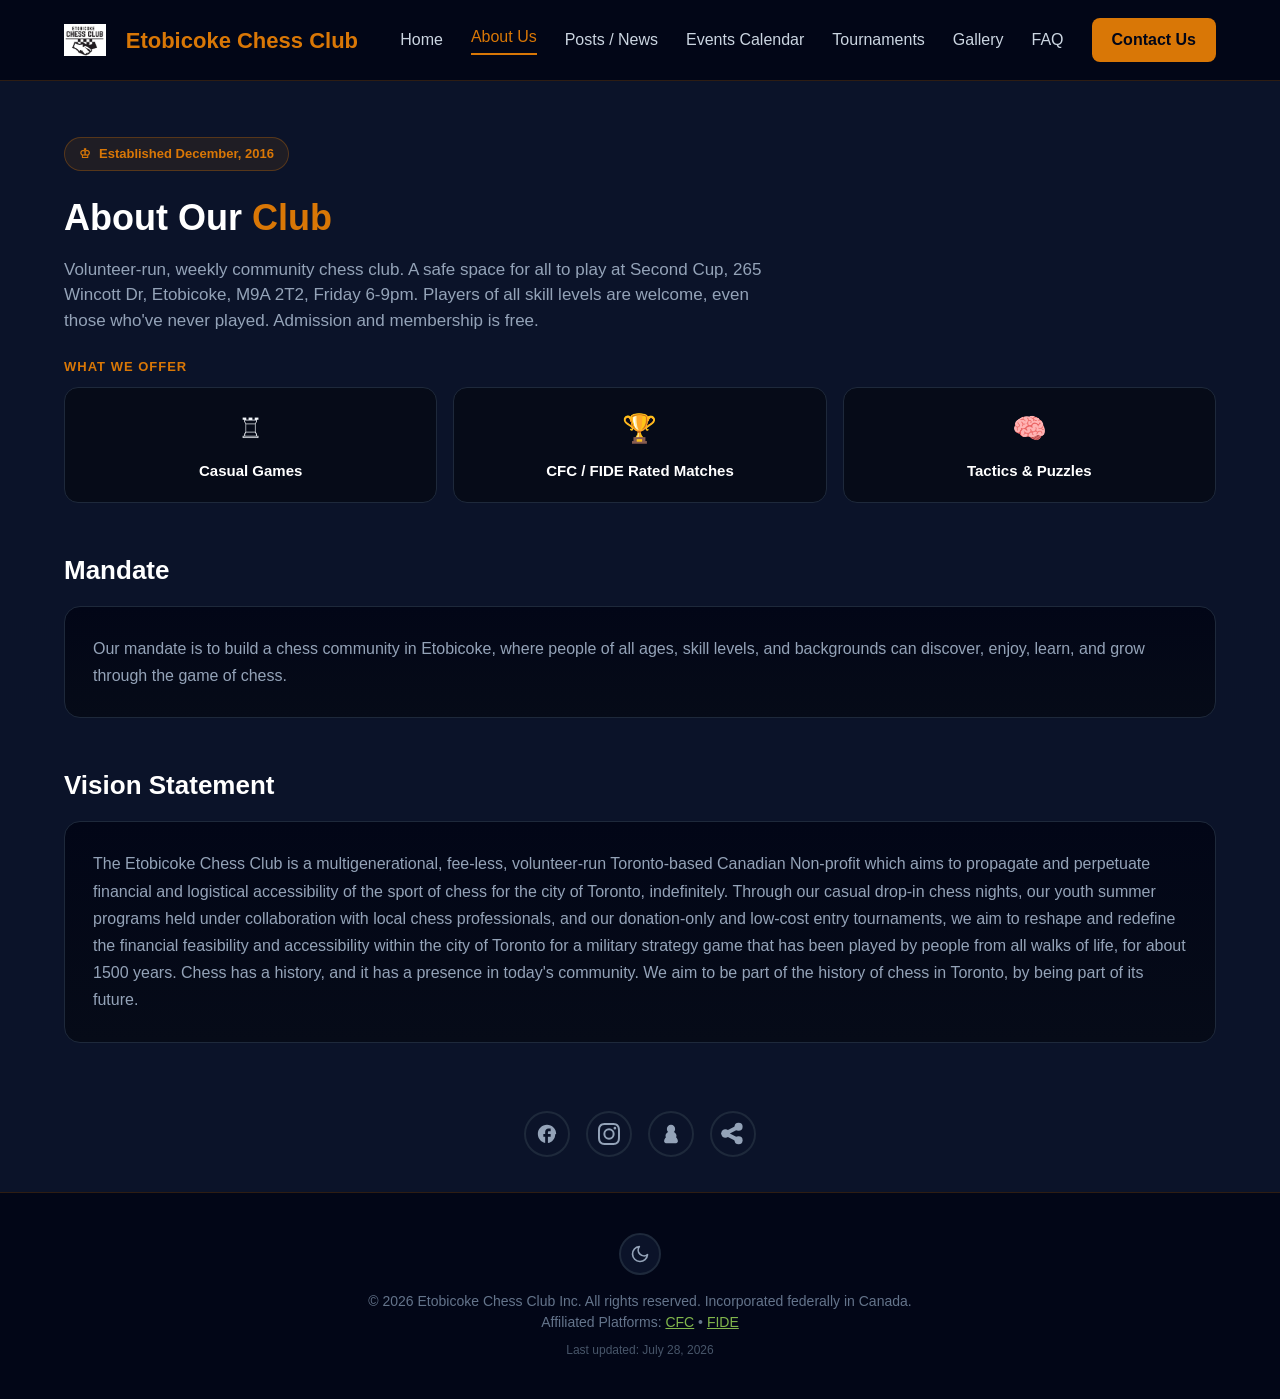
==== commit b0dd517f: "Revert "Add contact card, on-demand embeds, closures and accessibility fixes" This reverts commit 1d" ====
--- a/about.html
+++ b/about.html
@@ -30,7 +30,7 @@
         <img src="assets/logos/ECC_logo.jpg" alt="" aria-hidden="true" width="32" height="32" style="height:32px;width:auto;display:inline-block;vertical-align:middle;margin-right:8px;">
         <span class="gold-text">Etobicoke Chess Club</span>
       </a>
-      <button class="nav-toggle" id="navToggle" aria-expanded="false" aria-controls="primaryNav" aria-label="Open menu">&#9776;</button>
+      <button class="nav-toggle" id="navToggle" aria-expanded="false" aria-controls="primaryNav" aria-label="Toggle menu">&#9776;</button>
       <nav class="nav-links" id="primaryNav" aria-label="Main Navigation">
         <a href="./" class="nav-item">Home</a>
         <a href="about" class="nav-item active" aria-current="page">About Us</a>
@@ -153,8 +153,7 @@
       <svg class="icon-moon" viewBox="0 0 24 24" aria-hidden="true"><path d="M21 12.79A9 9 0 1 1 11.21 3 7 7 0 0 0 21 12.79z"/></svg>
     </button>
     <p>&copy; 2026 Etobicoke Chess Club Inc. All rights reserved.  Incorporated federally in Canada.<br>
-    Affiliated Platforms: <a href="https://www.chess.ca/en/">CFC</a> &bull; <a href="https://www.fide.com/">FIDE</a><br>
-    <a href="privacy">Privacy Policy</a> &bull; <a href="accessibility">Accessibility</a></p>
+    Affiliated Platforms: <a href="https://www.chess.ca/en/">CFC</a> &bull; <a href="https://www.fide.com/">FIDE</a></p>
     <p class="last-updated">Last updated: <span id="lastUpdatedText">July 28, 2026</span></p>
   </div>
 </footer>
@@ -162,6 +161,13 @@
 <script src="assets/theme.js"></script>
 <script src="assets/share.js"></script>
 <script src="assets/last-updated.js"></script>
-<script src="assets/nav.js"></script>
+<script>
+  var navToggle = document.getElementById('navToggle');
+  var primaryNav = document.getElementById('primaryNav');
+  navToggle.addEventListener('click', function () {
+    var isOpen = primaryNav.classList.toggle('open');
+    navToggle.setAttribute('aria-expanded', isOpen);
+  });
+</script>
 </body>
 </html>
--- a/assets/style.css
+++ b/assets/style.css
@@ -308,22 +308,6 @@
   .btn-group { flex-direction: row; }
 }
 
-/* "Save Club to My Contacts" (.vcf) under the hero buttons. */
-.contact-save { margin-top: 20px; }
-
-.contact-save-btn {
-  font-size: 15px;
-  padding: 9px 18px;
-}
-
-.contact-save-btn span[aria-hidden] { margin-right: 6px; }
-
-.contact-save-hint {
-  margin: 8px 0 0;
-  font-size: 13px;
-  color: var(--slate-300);
-}
-
 .btn-primary {
   display: inline-block;
   background-color: var(--gold);
@@ -436,33 +420,6 @@
   display: block;
 }
 
-/* The map button that becomes an iframe when clicked (see map-facade.js).
-   It keeps the iframe's 160px box, so the card does not move when the map
-   loads. */
-.map-facade {
-  display: flex;
-  align-items: center;
-  justify-content: center;
-  gap: 8px;
-  width: 100%;
-  height: 160px;
-  margin-top: 12px;
-  padding: 0;
-  border: 1px dashed var(--gold-30);
-  border-radius: 10px;
-  background: var(--gold-10);
-  color: var(--slate-300);
-  font-family: inherit;
-  font-size: 14px;
-  font-weight: 600;
-  cursor: pointer;
-  transition: background 0.2s ease, color 0.2s ease;
-}
-
-.map-facade:hover { background: var(--gold-20); color: var(--white); }
-.map-facade-icon { font-size: 18px; }
-@media (prefers-reduced-motion: reduce) { .map-facade { transition: none; } }
-
 .btn-rsvp {
   display: block;
   width: 100%;
@@ -485,34 +442,6 @@
 .page-header { padding: 56px 0 24px; }
 .page-title { font-size: 36px; font-weight: 800; color: var(--white); margin-bottom: 12px; }
 .page-desc { font-size: 17px; color: var(--slate-300); max-width: 720px; }
-
-/* Privacy policy and accessibility pages: the policy date, bullet lists and
-   the closing address block, using the same cards as the rest of the site. */
-.policy-meta {
-  margin-top: 14px;
-  font-size: 13px;
-  color: var(--slate-400);
-}
-
-.content-card ul {
-  margin: 0 0 14px 20px;
-  display: flex;
-  flex-direction: column;
-  gap: 10px;
-  color: var(--slate-300);
-  font-size: 16px;
-  line-height: 1.7;
-}
-
-.content-card ul:last-child { margin-bottom: 0; }
-.content-card li::marker { color: var(--gold); }
-.content-card li strong { color: var(--white); }
-
-.content-card .policy-contact {
-  margin-top: 14px;
-  color: var(--slate-200);
-  font-weight: 600;
-}
 
 /* Social */
 .social-container {
@@ -763,21 +692,11 @@
   }
 }
 
-/* The month is built as ARIA grid rows (see calendar.js), so the rows carry
-   the seven columns and the grid itself is a plain block. */
-.calendar-grid { display: block; }
-
-.calendar-row {
+.calendar-grid {
   display: grid;
   grid-template-columns: repeat(7, 1fr);
   gap: 6px;
 }
-
-.calendar-row + .calendar-row { margin-top: 6px; }
-
-.calendar-row > [role="gridcell"] { min-width: 0; }
-
-.calendar-row .calendar-day { width: 100%; }
 
 .calendar-weekday {
   text-align: center;
@@ -812,7 +731,6 @@
 .calendar-day.day-tuesday-meeting .day-number { color: var(--chess-green); }
 .calendar-day.day-friday-meeting .day-number { color: var(--friday-accent); }
 .calendar-day.day-special-event .day-number { color: var(--gold); }
-.calendar-day.day-closed .day-number { color: var(--slate-400); text-decoration: line-through; }
 
 .day-event-dot {
   font-size: 11px;
@@ -828,26 +746,6 @@
 
 .day-event-dot.recurring { background: rgba(129, 182, 76, 0.1); border-color: rgba(129, 182, 76, 0.35); color: var(--chess-green); }
 .day-event-dot.recurring-alt { background: rgba(56, 189, 248, 0.1); border-color: rgba(56, 189, 248, 0.35); color: var(--friday-accent); }
-.day-event-dot.closed { background: transparent; border-color: var(--slate-600); color: var(--slate-400); }
-
-/* A closed day is marked with an X, not a coloured dot: an X keeps its meaning
-   without colour, and no other kind of day uses that shape. */
-.calendar-day.day-closed::before,
-.calendar-day.day-closed::after {
-  content: "";
-  width: 11px;
-  height: 0;
-  background: transparent;
-  border: 0;
-  border-top: 2px solid var(--slate-400);
-  box-sizing: border-box;
-  position: absolute;
-  top: 15px;
-  right: 8.5px;
-}
-
-.calendar-day.day-closed::before { transform: rotate(45deg); }
-.calendar-day.day-closed::after { transform: rotate(-45deg); }
 
 @media (max-width: 640px) {
   .calendar-day { min-height: 56px; padding: 6px; }
@@ -862,23 +760,6 @@
   .calendar-day.day-tuesday-meeting::after { background: var(--chess-green); }
   .calendar-day.day-friday-meeting::after { background: var(--friday-accent); }
   .calendar-day.day-special-event::after { background: var(--gold); }
-
-  /* Narrow cells have no room beside a two-digit number, so the X sits below
-     the digits. Every property of the dot marker above is reset here, so the
-     X does not inherit its 6px gold circle. */
-  .calendar-day.day-closed::before,
-  .calendar-day.day-closed::after {
-    top: auto;
-    right: auto;
-    bottom: 12px;
-    left: 5.5px;
-    width: 11px;
-    height: 0;
-    border-radius: 0;
-    background: transparent;
-    border: 0;
-    border-top: 2px solid var(--slate-400);
-  }
 }
 
 /* Modal (day detail / add event / add post) */
@@ -981,20 +862,6 @@
 .legend-dot-tuesday { background: var(--chess-green); }
 .legend-dot-friday { background: var(--friday-accent); }
 .legend-dot-special { background: var(--gold); }
-.legend-dot-closed { background: transparent; position: relative; }
-.legend-dot-closed::before,
-.legend-dot-closed::after {
-  content: "";
-  width: 11px;
-  height: 0;
-  border-top: 2px solid var(--slate-400);
-  box-sizing: border-box;
-  position: absolute;
-  top: 4px;
-  left: -0.5px;
-}
-.legend-dot-closed::before { transform: rotate(45deg); }
-.legend-dot-closed::after { transform: rotate(-45deg); }
 
 .add-to-calendar-row {
   display: flex;
@@ -1814,7 +1681,6 @@
 .calendar-list-tuesday { border-left-color: var(--chess-green); }
 .calendar-list-friday { border-left-color: var(--friday-accent); }
 .calendar-list-special { border-left-color: var(--gold); }
-.calendar-list-closed { border-left-color: var(--slate-400); }
 .calendar-list-tuesday .ev-time { color: var(--chess-green); }
 .calendar-list-friday .ev-time { color: var(--friday-accent); }
 
@@ -1862,54 +1728,7 @@
 
 .live-game .puzzle-frame { margin: 0; max-width: none; }
 
-/*
- * The Lichess TV panel before the board is loaded (see live-game.js). It is a
- * link to lichess.org/tv, so it still works with scripts off, and it holds the
- * board's 10:11 box so nothing moves when the embed replaces it.
- */
-.tv-facade {
-  display: flex;
-  flex-direction: column;
-  align-items: center;
-  justify-content: center;
-  gap: 8px;
-  width: 100%;
-  aspect-ratio: 10 / 11;
-  padding: 12px;
-  border: 1px dashed var(--gold-30);
-  border-radius: 8px;
-  background: var(--gold-10);
-  color: var(--slate-300);
-  text-align: center;
-  text-decoration: none;
-  transition: background 0.2s ease, color 0.2s ease;
-}
-
-.tv-facade:hover { background: var(--gold-20); color: var(--white); }
-.tv-facade-icon { font-size: 44px; line-height: 1; color: var(--gold); }
-.tv-facade-title { font-size: 16px; font-weight: 700; color: var(--white); }
-.tv-facade-note { font-size: 12px; }
-@media (prefers-reduced-motion: reduce) { .tv-facade { transition: none; } }
-
-.live-game-actions {
-  display: flex;
-  flex-wrap: wrap;
-  gap: 8px;
-  margin-top: 10px;
-}
-
-.live-game-actions .puzzle-btn { margin-top: 0; }
-
-/* Until the visitor loads the board there is nothing to pause or evaluate,
-   so those buttons stay out of the way (live-game.js adds .is-loaded). */
-.live-game:not(.is-loaded) .live-game-actions { display: none; }
-
-/* The evaluation bar is only fetched and drawn after "Show evaluation". */
-.eval-bar.is-off { display: none; }
-
-/* The "board not loading?" link only makes sense once a board was asked for. */
-.content-card .live-game-fallback { display: none; margin: 10px 0 0; text-align: center; }
-.live-game.is-loaded .live-game-fallback { display: block; }
+.live-game-pause { margin-top: 10px; }
 
 /* Paused: the embed is unloaded and a note sits where its board was. */
 .live-game.is-paused .puzzle-frame { visibility: hidden; }
@@ -2441,9 +2260,5 @@
 }
 
 a.btn-calendar { text-decoration: none; }
-
-.site-footer a { color: var(--gold); text-decoration: none; }
-.site-footer a:hover { text-decoration: underline; }
-
 .map-link { display: inline-block; margin-top: 10px; font-size: 14px; font-weight: 600; color: var(--chess-green); text-decoration: none; }
 .map-link:hover { text-decoration: underline; }
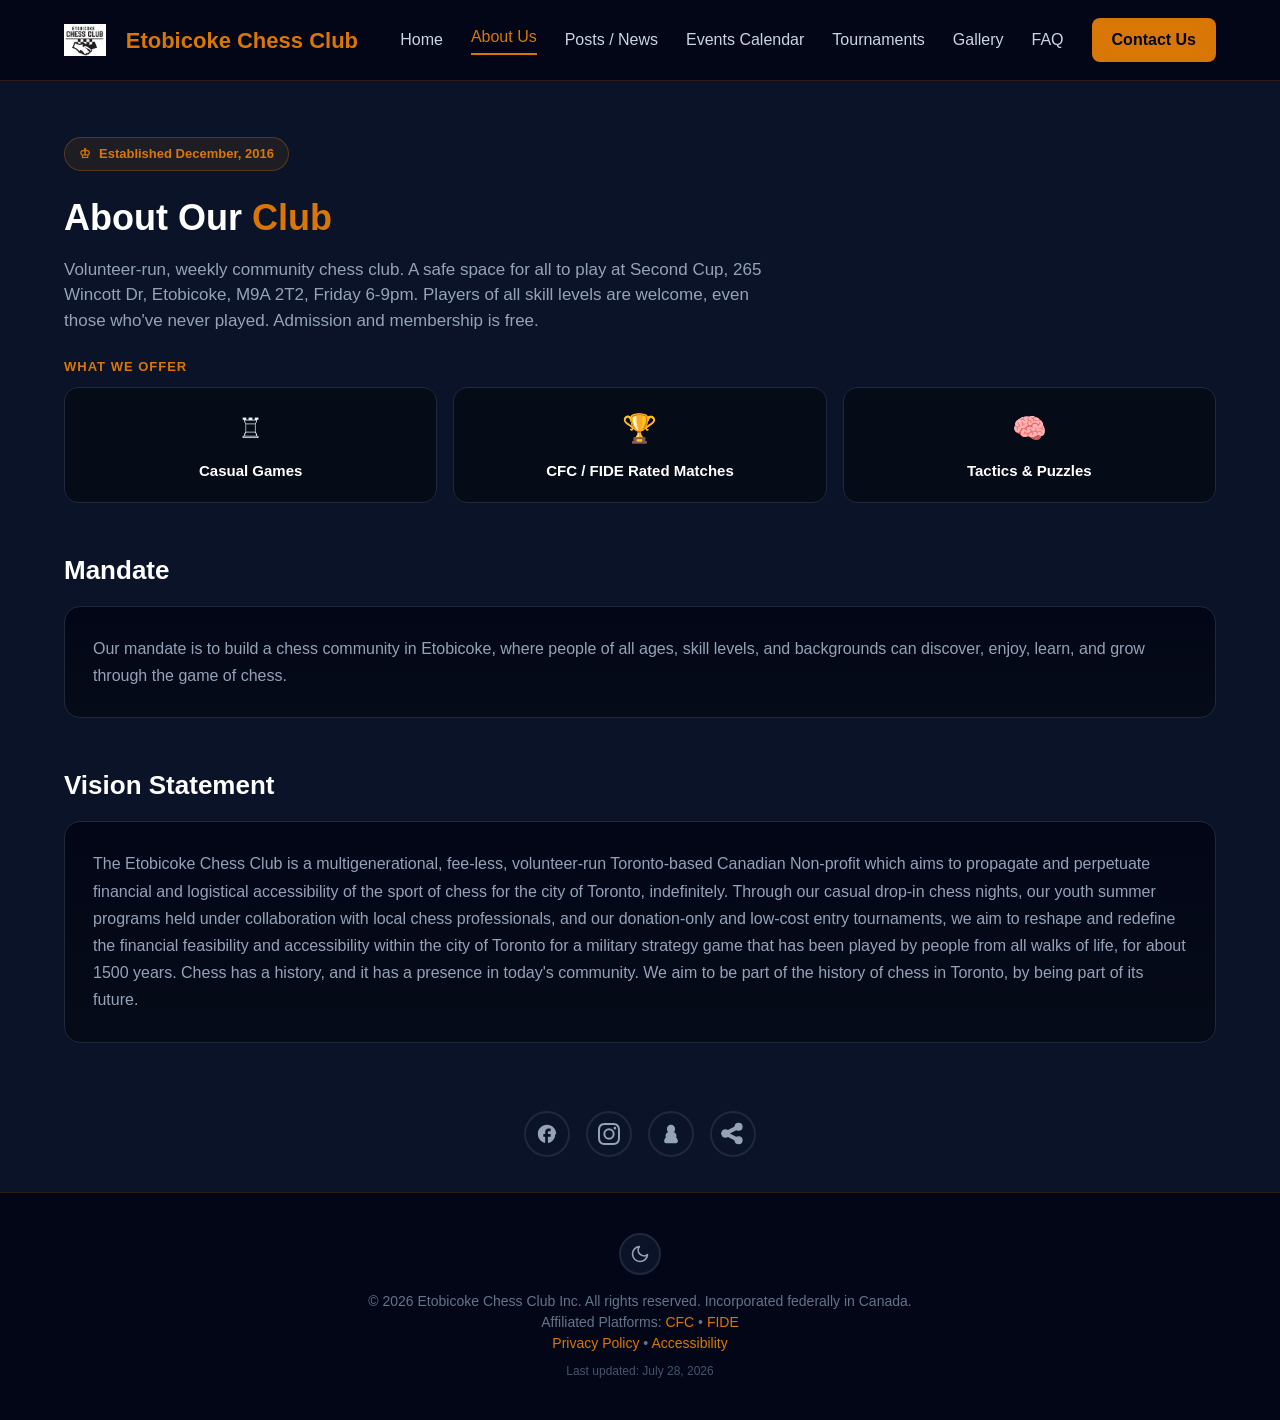
==== commit 5d39414d: "Merge pull request #4 from Ricool8888/site-improvements Add contact card, on-demand map and live gam" ====
--- a/about.html
+++ b/about.html
@@ -30,7 +30,7 @@
         <img src="assets/logos/ECC_logo.jpg" alt="" aria-hidden="true" width="32" height="32" style="height:32px;width:auto;display:inline-block;vertical-align:middle;margin-right:8px;">
         <span class="gold-text">Etobicoke Chess Club</span>
       </a>
-      <button class="nav-toggle" id="navToggle" aria-expanded="false" aria-controls="primaryNav" aria-label="Toggle menu">&#9776;</button>
+      <button class="nav-toggle" id="navToggle" aria-expanded="false" aria-controls="primaryNav" aria-label="Open menu">&#9776;</button>
       <nav class="nav-links" id="primaryNav" aria-label="Main Navigation">
         <a href="./" class="nav-item">Home</a>
         <a href="about" class="nav-item active" aria-current="page">About Us</a>
@@ -153,7 +153,8 @@
       <svg class="icon-moon" viewBox="0 0 24 24" aria-hidden="true"><path d="M21 12.79A9 9 0 1 1 11.21 3 7 7 0 0 0 21 12.79z"/></svg>
     </button>
     <p>&copy; 2026 Etobicoke Chess Club Inc. All rights reserved.  Incorporated federally in Canada.<br>
-    Affiliated Platforms: <a href="https://www.chess.ca/en/">CFC</a> &bull; <a href="https://www.fide.com/">FIDE</a></p>
+    Affiliated Platforms: <a href="https://www.chess.ca/en/">CFC</a> &bull; <a href="https://www.fide.com/">FIDE</a><br>
+    <a href="privacy">Privacy Policy</a> &bull; <a href="accessibility">Accessibility</a></p>
     <p class="last-updated">Last updated: <span id="lastUpdatedText">July 28, 2026</span></p>
   </div>
 </footer>
@@ -161,13 +162,6 @@
 <script src="assets/theme.js"></script>
 <script src="assets/share.js"></script>
 <script src="assets/last-updated.js"></script>
-<script>
-  var navToggle = document.getElementById('navToggle');
-  var primaryNav = document.getElementById('primaryNav');
-  navToggle.addEventListener('click', function () {
-    var isOpen = primaryNav.classList.toggle('open');
-    navToggle.setAttribute('aria-expanded', isOpen);
-  });
-</script>
+<script src="assets/nav.js"></script>
 </body>
 </html>
--- a/assets/style.css
+++ b/assets/style.css
@@ -308,6 +308,22 @@
   .btn-group { flex-direction: row; }
 }
 
+/* "Save Club to My Contacts" (.vcf) under the hero buttons. */
+.contact-save { margin-top: 20px; }
+
+.contact-save-btn {
+  font-size: 15px;
+  padding: 9px 18px;
+}
+
+.contact-save-btn span[aria-hidden] { margin-right: 6px; }
+
+.contact-save-hint {
+  margin: 8px 0 0;
+  font-size: 13px;
+  color: var(--slate-300);
+}
+
 .btn-primary {
   display: inline-block;
   background-color: var(--gold);
@@ -420,6 +436,33 @@
   display: block;
 }
 
+/* The map button that becomes an iframe when clicked (see map-facade.js).
+   It keeps the iframe's 160px box, so the card does not move when the map
+   loads. */
+.map-facade {
+  display: flex;
+  align-items: center;
+  justify-content: center;
+  gap: 8px;
+  width: 100%;
+  height: 160px;
+  margin-top: 12px;
+  padding: 0;
+  border: 1px dashed var(--gold-30);
+  border-radius: 10px;
+  background: var(--gold-10);
+  color: var(--slate-300);
+  font-family: inherit;
+  font-size: 14px;
+  font-weight: 600;
+  cursor: pointer;
+  transition: background 0.2s ease, color 0.2s ease;
+}
+
+.map-facade:hover { background: var(--gold-20); color: var(--white); }
+.map-facade-icon { font-size: 18px; }
+@media (prefers-reduced-motion: reduce) { .map-facade { transition: none; } }
+
 .btn-rsvp {
   display: block;
   width: 100%;
@@ -442,6 +485,34 @@
 .page-header { padding: 56px 0 24px; }
 .page-title { font-size: 36px; font-weight: 800; color: var(--white); margin-bottom: 12px; }
 .page-desc { font-size: 17px; color: var(--slate-300); max-width: 720px; }
+
+/* Privacy policy and accessibility pages: the policy date, bullet lists and
+   the closing address block, using the same cards as the rest of the site. */
+.policy-meta {
+  margin-top: 14px;
+  font-size: 13px;
+  color: var(--slate-400);
+}
+
+.content-card ul {
+  margin: 0 0 14px 20px;
+  display: flex;
+  flex-direction: column;
+  gap: 10px;
+  color: var(--slate-300);
+  font-size: 16px;
+  line-height: 1.7;
+}
+
+.content-card ul:last-child { margin-bottom: 0; }
+.content-card li::marker { color: var(--gold); }
+.content-card li strong { color: var(--white); }
+
+.content-card .policy-contact {
+  margin-top: 14px;
+  color: var(--slate-200);
+  font-weight: 600;
+}
 
 /* Social */
 .social-container {
@@ -692,11 +763,21 @@
   }
 }
 
-.calendar-grid {
+/* The month is built as ARIA grid rows (see calendar.js), so the rows carry
+   the seven columns and the grid itself is a plain block. */
+.calendar-grid { display: block; }
+
+.calendar-row {
   display: grid;
   grid-template-columns: repeat(7, 1fr);
   gap: 6px;
 }
+
+.calendar-row + .calendar-row { margin-top: 6px; }
+
+.calendar-row > [role="gridcell"] { min-width: 0; }
+
+.calendar-row .calendar-day { width: 100%; }
 
 .calendar-weekday {
   text-align: center;
@@ -731,6 +812,7 @@
 .calendar-day.day-tuesday-meeting .day-number { color: var(--chess-green); }
 .calendar-day.day-friday-meeting .day-number { color: var(--friday-accent); }
 .calendar-day.day-special-event .day-number { color: var(--gold); }
+.calendar-day.day-closed .day-number { color: var(--slate-400); text-decoration: line-through; }
 
 .day-event-dot {
   font-size: 11px;
@@ -746,6 +828,26 @@
 
 .day-event-dot.recurring { background: rgba(129, 182, 76, 0.1); border-color: rgba(129, 182, 76, 0.35); color: var(--chess-green); }
 .day-event-dot.recurring-alt { background: rgba(56, 189, 248, 0.1); border-color: rgba(56, 189, 248, 0.35); color: var(--friday-accent); }
+.day-event-dot.closed { background: transparent; border-color: var(--slate-600); color: var(--slate-400); }
+
+/* A closed day is marked with an X, not a coloured dot: an X keeps its meaning
+   without colour, and no other kind of day uses that shape. */
+.calendar-day.day-closed::before,
+.calendar-day.day-closed::after {
+  content: "";
+  width: 11px;
+  height: 0;
+  background: transparent;
+  border: 0;
+  border-top: 2px solid var(--slate-400);
+  box-sizing: border-box;
+  position: absolute;
+  top: 15px;
+  right: 8.5px;
+}
+
+.calendar-day.day-closed::before { transform: rotate(45deg); }
+.calendar-day.day-closed::after { transform: rotate(-45deg); }
 
 @media (max-width: 640px) {
   .calendar-day { min-height: 56px; padding: 6px; }
@@ -760,6 +862,23 @@
   .calendar-day.day-tuesday-meeting::after { background: var(--chess-green); }
   .calendar-day.day-friday-meeting::after { background: var(--friday-accent); }
   .calendar-day.day-special-event::after { background: var(--gold); }
+
+  /* Narrow cells have no room beside a two-digit number, so the X sits below
+     the digits. Every property of the dot marker above is reset here, so the
+     X does not inherit its 6px gold circle. */
+  .calendar-day.day-closed::before,
+  .calendar-day.day-closed::after {
+    top: auto;
+    right: auto;
+    bottom: 12px;
+    left: 5.5px;
+    width: 11px;
+    height: 0;
+    border-radius: 0;
+    background: transparent;
+    border: 0;
+    border-top: 2px solid var(--slate-400);
+  }
 }
 
 /* Modal (day detail / add event / add post) */
@@ -862,6 +981,20 @@
 .legend-dot-tuesday { background: var(--chess-green); }
 .legend-dot-friday { background: var(--friday-accent); }
 .legend-dot-special { background: var(--gold); }
+.legend-dot-closed { background: transparent; position: relative; }
+.legend-dot-closed::before,
+.legend-dot-closed::after {
+  content: "";
+  width: 11px;
+  height: 0;
+  border-top: 2px solid var(--slate-400);
+  box-sizing: border-box;
+  position: absolute;
+  top: 4px;
+  left: -0.5px;
+}
+.legend-dot-closed::before { transform: rotate(45deg); }
+.legend-dot-closed::after { transform: rotate(-45deg); }
 
 .add-to-calendar-row {
   display: flex;
@@ -1681,6 +1814,7 @@
 .calendar-list-tuesday { border-left-color: var(--chess-green); }
 .calendar-list-friday { border-left-color: var(--friday-accent); }
 .calendar-list-special { border-left-color: var(--gold); }
+.calendar-list-closed { border-left-color: var(--slate-400); }
 .calendar-list-tuesday .ev-time { color: var(--chess-green); }
 .calendar-list-friday .ev-time { color: var(--friday-accent); }
 
@@ -1728,7 +1862,54 @@
 
 .live-game .puzzle-frame { margin: 0; max-width: none; }
 
-.live-game-pause { margin-top: 10px; }
+/*
+ * The Lichess TV panel before the board is loaded (see live-game.js). It is a
+ * link to lichess.org/tv, so it still works with scripts off, and it holds the
+ * board's 10:11 box so nothing moves when the embed replaces it.
+ */
+.tv-facade {
+  display: flex;
+  flex-direction: column;
+  align-items: center;
+  justify-content: center;
+  gap: 8px;
+  width: 100%;
+  aspect-ratio: 10 / 11;
+  padding: 12px;
+  border: 1px dashed var(--gold-30);
+  border-radius: 8px;
+  background: var(--gold-10);
+  color: var(--slate-300);
+  text-align: center;
+  text-decoration: none;
+  transition: background 0.2s ease, color 0.2s ease;
+}
+
+.tv-facade:hover { background: var(--gold-20); color: var(--white); }
+.tv-facade-icon { font-size: 44px; line-height: 1; color: var(--gold); }
+.tv-facade-title { font-size: 16px; font-weight: 700; color: var(--white); }
+.tv-facade-note { font-size: 12px; }
+@media (prefers-reduced-motion: reduce) { .tv-facade { transition: none; } }
+
+.live-game-actions {
+  display: flex;
+  flex-wrap: wrap;
+  gap: 8px;
+  margin-top: 10px;
+}
+
+.live-game-actions .puzzle-btn { margin-top: 0; }
+
+/* Until the visitor loads the board there is nothing to pause or evaluate,
+   so those buttons stay out of the way (live-game.js adds .is-loaded). */
+.live-game:not(.is-loaded) .live-game-actions { display: none; }
+
+/* The evaluation bar is only fetched and drawn after "Show evaluation". */
+.eval-bar.is-off { display: none; }
+
+/* The "board not loading?" link only makes sense once a board was asked for. */
+.content-card .live-game-fallback { display: none; margin: 10px 0 0; text-align: center; }
+.live-game.is-loaded .live-game-fallback { display: block; }
 
 /* Paused: the embed is unloaded and a note sits where its board was. */
 .live-game.is-paused .puzzle-frame { visibility: hidden; }
@@ -2260,5 +2441,9 @@
 }
 
 a.btn-calendar { text-decoration: none; }
+
+.site-footer a { color: var(--gold); text-decoration: none; }
+.site-footer a:hover { text-decoration: underline; }
+
 .map-link { display: inline-block; margin-top: 10px; font-size: 14px; font-weight: 600; color: var(--chess-green); text-decoration: none; }
 .map-link:hover { text-decoration: underline; }
